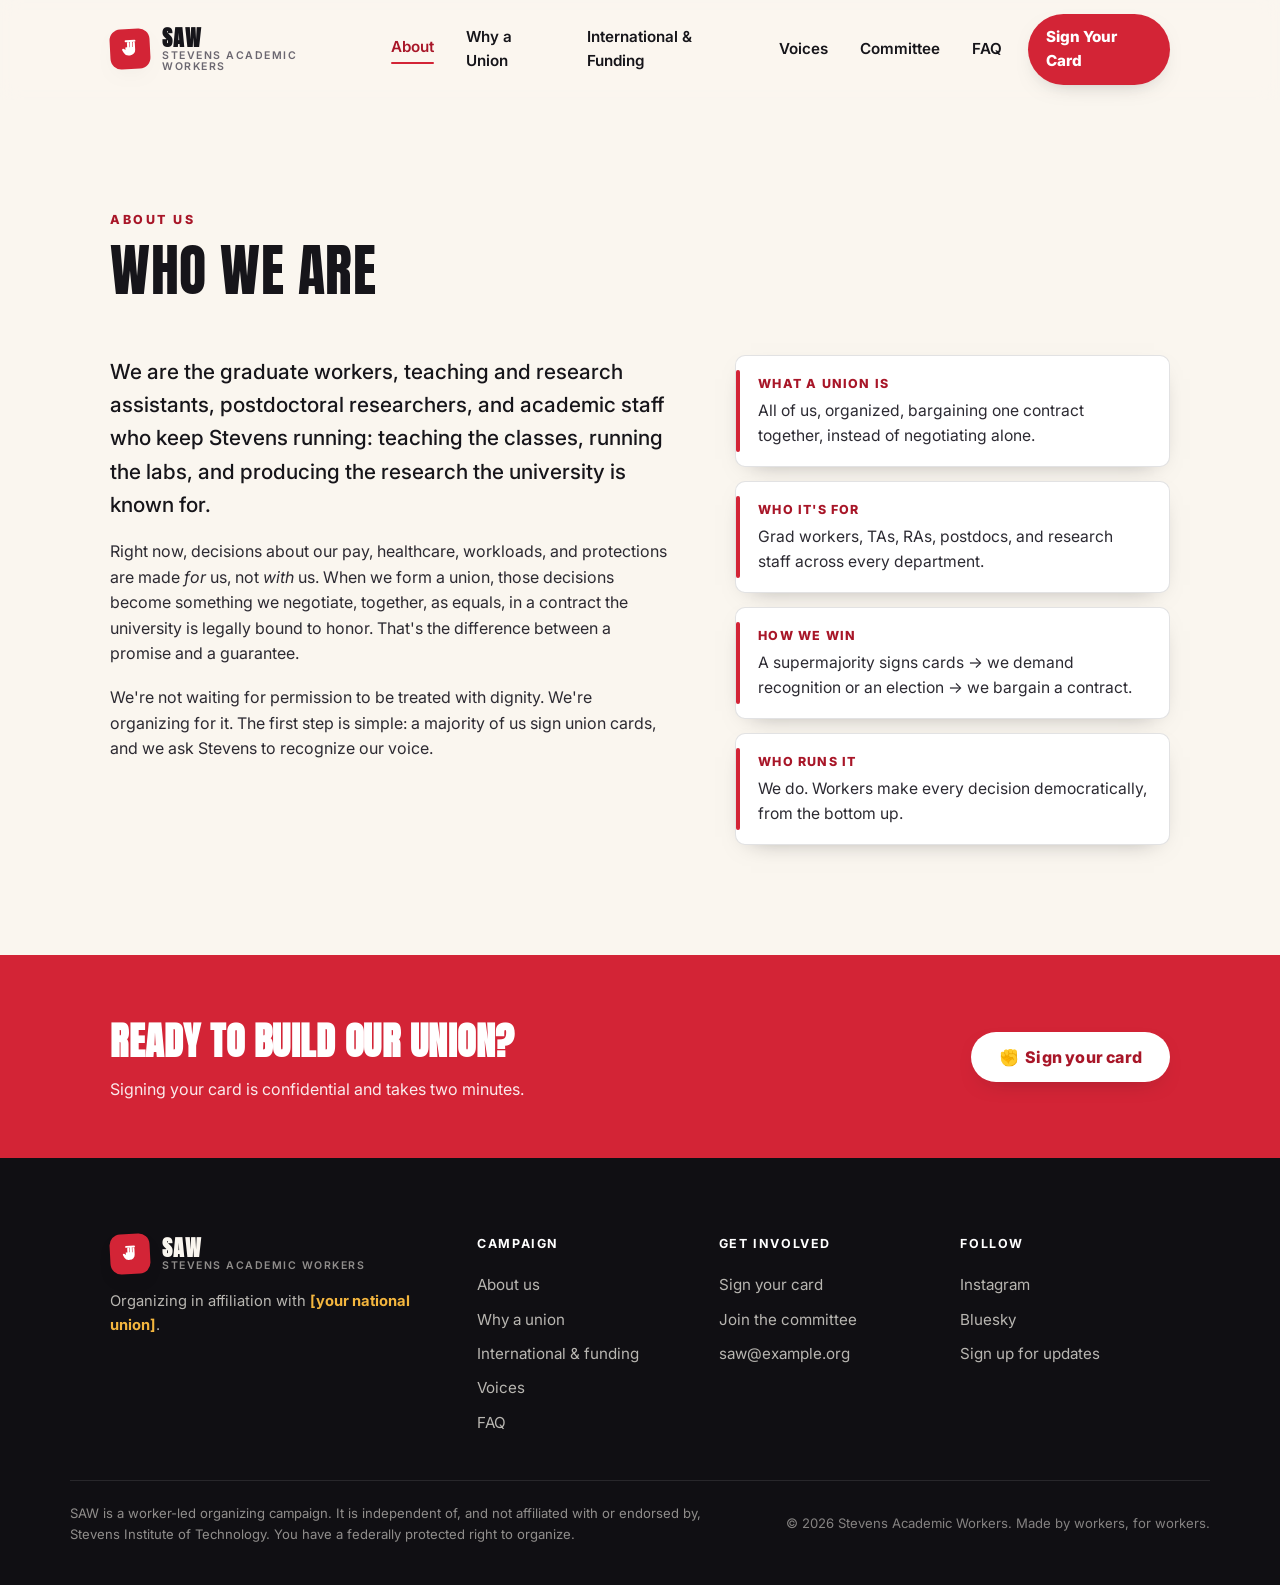
==== about.html @ 17fc801d "Launch SAW (Stevens Academic Workers) campaign site" ====
<!DOCTYPE html>
<html lang="en">
<head>
  <meta charset="UTF-8" />
  <meta name="viewport" content="width=device-width, initial-scale=1.0" />
  <title>About Us | SAW</title>
  <meta name="description" content="Who we are: the graduate workers, TAs, RAs, postdocs, and research staff organizing at Stevens." />
  <meta name="theme-color" content="#16151a" />
  <link rel="preconnect" href="https://fonts.googleapis.com" />
  <link rel="preconnect" href="https://fonts.gstatic.com" crossorigin />
  <link href="https://fonts.googleapis.com/css2?family=Anton&family=Inter:wght@400;500;600;700;800&display=swap" rel="stylesheet" />
  <link rel="stylesheet" href="styles.css" />
  <link rel="icon" href="data:image/svg+xml,%3Csvg xmlns='http://www.w3.org/2000/svg' viewBox='0 0 100 100'%3E%3Crect width='100' height='100' rx='18' fill='%23d32436'/%3E%3Ctext x='50' y='68' font-family='Arial' font-weight='900' font-size='52' fill='white' text-anchor='middle'%3E✊%3C/text%3E%3C/svg%3E" />
  <script>document.documentElement.classList.add('js');</script>
</head>
<body>
  <a class="skip-link" href="#main">Skip to content</a>
  <header class="site-header" id="top">
    <nav class="nav container" aria-label="Primary">
      <a class="brand" href="index.html" aria-label="SAW home">
        <span class="brand__mark" aria-hidden="true">
          <!-- Raised-fist solidarity mark -->
          <svg viewBox="0 0 24 24" width="22" height="22" fill="currentColor">
            <path d="M7 10h2V5.5a1.25 1.25 0 0 1 2.5 0V10h.6V4.2a1.25 1.25 0 0 1 2.5 0V10h.6V5.6a1.2 1.2 0 0 1 2.4 0V13a6 6 0 0 1-6 6h-1.3a6 6 0 0 1-5.2-3l-1.6-2.8a1.3 1.3 0 0 1 2-1.6L7 12.8V10Z"/>
            <rect x="6.6" y="2.2" width="11.8" height="2.2" rx="1.1"/>
          </svg>
        </span>
        <span class="brand__text">
          <strong>SAW</strong>
          <small>Stevens Academic Workers</small>
        </span>
      </a>

      <button class="nav__toggle" aria-expanded="false" aria-controls="nav-links" aria-label="Open menu">
        <span></span><span></span><span></span>
      </button>

      <div class="nav__links" id="nav-links">
        <a class="nav__link" href="about.html" aria-current="page">About</a>
        <a class="nav__link" href="why-a-union.html">Why a Union</a>
        <a class="nav__link" href="international.html">International &amp; Funding</a>
        <a class="nav__link" href="voices.html">Voices</a>
        <a class="nav__link" href="committee.html">Committee</a>
        <a class="nav__link" href="faq.html">FAQ</a>
        <a class="nav__cta" href="sign-card.html">Sign Your Card</a>
      </div>
    </nav>
  </header>
  <main id="main">
<section class="section about" id="about">
      <div class="container">
        <div class="section__head reveal">
          <p class="section__eyebrow">About Us</p>
          <h2 class="section__title">Who we are</h2>
        </div>
        <div class="about__grid">
          <div class="about__text reveal">
            <p class="lead">
              We are the graduate workers, teaching and research assistants,
              postdoctoral researchers, and academic staff who keep Stevens
              running: teaching the classes, running the labs, and producing
              the research the university is known for.
            </p>
            <p>
              Right now, decisions about our pay, healthcare, workloads, and
              protections are made <em>for</em> us, not <em>with</em> us. When we
              form a union, those decisions become something we negotiate,
              together, as equals, in a contract the university is legally
              bound to honor. That's the difference between a promise and a
              guarantee.
            </p>
            <p>
              We're not waiting for permission to be treated with dignity. We're
              organizing for it. The first step is simple: a majority of us sign
              union cards, and we ask Stevens to recognize our voice.
            </p>
          </div>
          <ul class="about__points reveal">
            <li class="point">
              <span class="point__k">What a union is</span>
              <span class="point__v">All of us, organized, bargaining one contract together, instead of negotiating alone.</span>
            </li>
            <li class="point">
              <span class="point__k">Who it's for</span>
              <span class="point__v">Grad workers, TAs, RAs, postdocs, and research staff across every department.</span>
            </li>
            <li class="point">
              <span class="point__k">How we win</span>
              <span class="point__v">A supermajority signs cards &rarr; we demand recognition or an election &rarr; we bargain a contract.</span>
            </li>
            <li class="point">
              <span class="point__k">Who runs it</span>
              <span class="point__v">We do. Workers make every decision democratically, from the bottom up.</span>
            </li>
          </ul>
        </div>
      </div>
    </section>
    <section class="cta-band">
      <div class="container cta-band__inner">
        <div>
          <h2 class="cta-band__title">Ready to build our union?</h2>
          <p class="cta-band__text">Signing your card is confidential and takes two minutes.</p>
        </div>
        <a class="btn btn--light" href="sign-card.html">✊&nbsp; Sign your card</a>
      </div>
    </section>
  </main>
  <footer class="footer">
    <div class="container footer__grid">
      <div class="footer__brand">
        <span class="brand brand--footer">
          <span class="brand__mark" aria-hidden="true">
            <svg viewBox="0 0 24 24" width="20" height="20" fill="currentColor">
              <path d="M7 10h2V5.5a1.25 1.25 0 0 1 2.5 0V10h.6V4.2a1.25 1.25 0 0 1 2.5 0V10h.6V5.6a1.2 1.2 0 0 1 2.4 0V13a6 6 0 0 1-6 6h-1.3a6 6 0 0 1-5.2-3l-1.6-2.8a1.3 1.3 0 0 1 2-1.6L7 12.8V10Z"/>
              <rect x="6.6" y="2.2" width="11.8" height="2.2" rx="1.1"/>
            </svg>
          </span>
          <span class="brand__text"><strong>SAW</strong><small>Stevens Academic Workers</small></span>
        </span>
        <p class="footer__aff">
          <!-- CUSTOMIZE: [UNION AFFILIATION] -->
          Organizing in affiliation with <strong>[your national union]</strong>.
        </p>
      </div>

      <nav class="footer__col" aria-label="Site">
        <h4>Campaign</h4>
        <a href="about.html">About us</a>
        <a href="why-a-union.html">Why a union</a>
        <a href="international.html">International &amp; funding</a>
        <a href="voices.html">Voices</a>
        <a href="faq.html">FAQ</a>
      </nav>

      <div class="footer__col">
        <h4>Get involved</h4>
        <a href="sign-card.html">Sign your card</a>
        <a href="get-involved.html">Join the committee</a>
        <!-- CUSTOMIZE: [CONTACT] -->
        <a href="mailto:saw@example.org">saw@example.org</a>
      </div>

      <div class="footer__col">
        <h4>Follow</h4>
        <!-- CUSTOMIZE social links -->
        <a href="#" rel="noopener">Instagram</a>
        <a href="#" rel="noopener">Bluesky</a>
        <a href="#" rel="noopener">Sign up for updates</a>
      </div>
    </div>

    <div class="container footer__bottom">
      <p class="footer__disclaimer">
        SAW is a worker-led organizing campaign. It is independent of, and not
        affiliated with or endorsed by, Stevens Institute of Technology. You have
        a federally protected right to organize.
      </p>
      <p class="footer__copy">© <span id="year">2026</span> Stevens Academic Workers. Made by workers, for workers.</p>
    </div>
  </footer>
  <script src="script.js" defer></script>
</body>
</html>
---- styles.css ----
/* =============================================================================
   SAW - Stevens Academic Workers
   Design language: labor-poster boldness + clean campaign site.
   Palette is themeable via the :root tokens below (CUSTOMIZE colors here).
   ========================================================================== */

:root {
  --red:        #d32436;   /* solidarity / primary */
  --red-deep:   #a81628;
  --ink:        #16151a;   /* near-black */
  --ink-soft:   #2c2a32;
  --paper:      #faf6ef;   /* warm off-white */
  --paper-2:    #f2ebe0;   /* slightly deeper paper for alternating sections */
  --gold:       #f4b63e;   /* accent / highlight */
  --muted:      #6b6770;
  --line:       rgba(22, 21, 26, 0.12);
  --white:      #ffffff;

  --maxw: 1140px;
  --radius: 16px;
  --radius-sm: 10px;
  --shadow: 0 18px 50px -24px rgba(22, 21, 26, 0.45);
  --shadow-sm: 0 8px 24px -16px rgba(22, 21, 26, 0.5);

  --font-display: "Anton", "Arial Narrow", system-ui, sans-serif;
  --font-body: "Inter", system-ui, -apple-system, Segoe UI, Roboto, sans-serif;

  --ease: cubic-bezier(0.22, 1, 0.36, 1);
}

/* ----------------------------- Reset / base ----------------------------- */
* { box-sizing: border-box; }
html { scroll-behavior: smooth; -webkit-text-size-adjust: 100%; }
@media (prefers-reduced-motion: reduce) {
  html { scroll-behavior: auto; }
  *, *::before, *::after { animation-duration: 0.001ms !important; transition-duration: 0.001ms !important; }
}

body {
  margin: 0;
  font-family: var(--font-body);
  color: var(--ink);
  background: var(--paper);
  line-height: 1.6;
  -webkit-font-smoothing: antialiased;
  overflow-x: hidden;
}

img, svg { max-width: 100%; display: block; }
a { color: var(--red-deep); text-decoration-thickness: 1.5px; text-underline-offset: 2px; }

.container { width: 100%; max-width: var(--maxw); margin-inline: auto; padding-inline: clamp(20px, 5vw, 40px); }

.skip-link {
  position: absolute; left: 12px; top: -60px; z-index: 200;
  background: var(--ink); color: #fff; padding: 10px 16px; border-radius: 8px;
  transition: top 0.2s var(--ease); text-decoration: none; font-weight: 700;
}
.skip-link:focus { top: 12px; }

:focus-visible { outline: 3px solid var(--gold); outline-offset: 2px; border-radius: 4px; }

/* ----------------------------- Headings --------------------------------- */
.section__title {
  font-family: var(--font-display);
  font-weight: 400;
  letter-spacing: 0.5px;
  line-height: 1.02;
  font-size: clamp(2rem, 5.5vw, 3.5rem);
  margin: 0;
  text-transform: uppercase;
}
.section__title--light { color: var(--paper); }

/* ----------------------------- Buttons ---------------------------------- */
.btn {
  --btn-bg: var(--ink);
  --btn-fg: #fff;
  display: inline-flex; align-items: center; justify-content: center; gap: 6px;
  font-family: var(--font-body); font-weight: 800; font-size: 1rem;
  letter-spacing: 0.2px;
  padding: 15px 26px; border-radius: 999px; border: 2px solid transparent;
  background: var(--btn-bg); color: var(--btn-fg); cursor: pointer;
  text-decoration: none; line-height: 1;
  transition: transform 0.18s var(--ease), box-shadow 0.18s var(--ease), background 0.18s var(--ease), color 0.18s var(--ease);
  box-shadow: var(--shadow-sm);
}
.btn:hover { transform: translateY(-2px); box-shadow: 0 14px 30px -16px rgba(22,21,26,.6); }
.btn:active { transform: translateY(0); }
.btn--primary { --btn-bg: var(--red); --btn-fg: #fff; }
.btn--primary:hover { --btn-bg: var(--red-deep); }
.btn--ghost { --btn-bg: transparent; --btn-fg: var(--ink); border-color: var(--ink); box-shadow: none; }
.btn--ghost:hover { --btn-bg: var(--ink); --btn-fg: #fff; }
.btn--outline { --btn-bg: transparent; --btn-fg: #fff; border-color: rgba(255,255,255,.6); box-shadow: none; }
.btn--outline:hover { --btn-bg: #fff; --btn-fg: var(--ink); border-color: #fff; }
.btn--block { width: 100%; }

/* ============================== HEADER ================================= */
.site-header {
  position: sticky; top: 0; z-index: 100;
  background: color-mix(in srgb, var(--paper) 82%, transparent);
  backdrop-filter: saturate(140%) blur(10px);
  border-bottom: 1px solid transparent;
  transition: border-color 0.25s var(--ease), background 0.25s var(--ease), box-shadow 0.25s var(--ease);
}
.site-header.is-stuck { border-bottom-color: var(--line); box-shadow: 0 6px 24px -20px rgba(0,0,0,.6); }

.nav { display: flex; align-items: center; gap: 18px; padding-block: 14px; }

.brand { display: inline-flex; align-items: center; gap: 12px; text-decoration: none; color: var(--ink); margin-right: auto; }
.brand__mark {
  display: grid; place-items: center; width: 40px; height: 40px; flex: none;
  background: var(--red); color: #fff; border-radius: 11px; box-shadow: var(--shadow-sm);
  transform: rotate(-3deg);
}
.brand__text { display: flex; flex-direction: column; line-height: 1.05; }
.brand__text strong { font-family: var(--font-display); font-size: 1.35rem; letter-spacing: 1px; }
.brand__text small { font-size: 0.66rem; color: var(--muted); text-transform: uppercase; letter-spacing: 1.5px; font-weight: 600; }

.nav__links { display: flex; align-items: center; gap: 8px; }
.nav__link {
  color: var(--ink); text-decoration: none; font-weight: 600; font-size: 0.95rem;
  padding: 9px 12px; border-radius: 8px; transition: background 0.18s var(--ease), color 0.18s var(--ease);
}
.nav__link:hover { background: rgba(22,21,26,.06); }
.nav__cta {
  margin-left: 6px; background: var(--red); color: #fff; text-decoration: none;
  font-weight: 800; padding: 11px 18px; border-radius: 999px; font-size: 0.95rem;
  box-shadow: var(--shadow-sm); transition: transform 0.18s var(--ease), background 0.18s var(--ease);
}
.nav__cta:hover { background: var(--red-deep); transform: translateY(-2px); }

.nav__toggle {
  display: none; flex-direction: column; gap: 5px; width: 44px; height: 44px;
  border: 0; background: transparent; cursor: pointer; padding: 10px; border-radius: 10px;
}
.nav__toggle span { height: 3px; width: 100%; background: var(--ink); border-radius: 2px; transition: transform 0.25s var(--ease), opacity 0.2s var(--ease); }
.nav__toggle[aria-expanded="true"] span:nth-child(1) { transform: translateY(8px) rotate(45deg); }
.nav__toggle[aria-expanded="true"] span:nth-child(2) { opacity: 0; }
.nav__toggle[aria-expanded="true"] span:nth-child(3) { transform: translateY(-8px) rotate(-45deg); }

/* ============================== HERO ================================== */
.hero { position: relative; overflow: hidden; padding: clamp(56px, 11vw, 130px) 0 clamp(40px, 7vw, 84px); }
.hero__bg {
  position: absolute; inset: 0; z-index: 0;
  background:
    radial-gradient(60% 70% at 85% 5%, rgba(244,182,62,.28), transparent 60%),
    radial-gradient(55% 60% at 5% 95%, rgba(211,36,54,.16), transparent 55%),
    var(--paper);
}
/* subtle diagonal poster stripes */
.hero__bg::after {
  content: ""; position: absolute; inset: 0; opacity: .5;
  background-image: repeating-linear-gradient(135deg, rgba(22,21,26,.035) 0 2px, transparent 2px 24px);
}
.hero__inner { position: relative; z-index: 1; max-width: 880px; }
.hero__eyebrow {
  display: inline-block; margin: 0 0 18px; font-weight: 800; letter-spacing: 2.5px;
  text-transform: uppercase; font-size: 0.8rem; color: var(--red-deep);
  background: rgba(211,36,54,.1); padding: 7px 14px; border-radius: 999px;
}
.hero__title {
  font-family: var(--font-display); font-weight: 400; text-transform: uppercase;
  font-size: clamp(2.7rem, 8.5vw, 6rem); line-height: 0.95; letter-spacing: 0.5px;
  margin: 0 0 22px; color: var(--ink);
}
.u-mark { position: relative; color: var(--red); white-space: nowrap; }
.u-mark::after {
  content: ""; position: absolute; left: -2%; right: -2%; bottom: 0.06em; height: 0.22em;
  background: var(--gold); z-index: -1; transform: skewX(-12deg); border-radius: 2px;
}
.hero__lede { font-size: clamp(1.05rem, 2.2vw, 1.3rem); max-width: 640px; color: var(--ink-soft); margin: 0 0 30px; }
.hero__actions { display: flex; flex-wrap: wrap; gap: 14px; margin-bottom: 46px; }

.hero__stats {
  display: grid; grid-template-columns: repeat(3, 1fr); gap: 18px;
  list-style: none; margin: 0; padding: 26px 0 0; border-top: 2px solid var(--line); max-width: 720px;
}
.stat { display: flex; flex-direction: column; gap: 2px; }
.stat__num { font-family: var(--font-display); font-size: clamp(2rem, 5vw, 3rem); color: var(--red); line-height: 1; }
.stat__label { font-size: 0.82rem; color: var(--muted); font-weight: 600; }

/* ============================== MARQUEE =============================== */
.marquee { background: var(--ink); color: var(--paper); overflow: hidden; padding: 14px 0; border-block: 3px solid var(--red); }
.marquee__track { display: inline-flex; align-items: center; gap: 26px; white-space: nowrap; will-change: transform; animation: scroll-x 26s linear infinite; }
.marquee:hover .marquee__track { animation-play-state: paused; }
.marquee__item { font-family: var(--font-display); text-transform: uppercase; letter-spacing: 1px; font-size: 1.15rem; }
.marquee__star { color: var(--gold); font-size: 1rem; }
@keyframes scroll-x { from { transform: translateX(0); } to { transform: translateX(-50%); } }

/* ============================== SECTIONS ============================== */
.section { padding: clamp(56px, 9vw, 110px) 0; }
.section__head { max-width: 720px; margin-bottom: clamp(32px, 5vw, 56px); }
.section__eyebrow {
  font-weight: 800; letter-spacing: 2.5px; text-transform: uppercase; font-size: 0.78rem;
  color: var(--red-deep); margin: 0 0 12px;
}
.section__eyebrow--light { color: var(--gold); }
.section__intro { font-size: clamp(1rem, 2vw, 1.18rem); color: var(--ink-soft); margin: 16px 0 0; }
.lead, .about__text .lead { font-size: clamp(1.1rem, 2.2vw, 1.3rem); font-weight: 500; color: var(--ink); }

/* ------------------------------- About -------------------------------- */
.about { background: var(--paper); }
.about__grid { display: grid; grid-template-columns: 1.3fr 1fr; gap: clamp(28px, 5vw, 60px); align-items: start; }
.about__text p { margin: 0 0 18px; color: var(--ink-soft); }
.about__points { list-style: none; margin: 0; padding: 0; display: grid; gap: 14px; }
.point {
  background: var(--white); border: 1px solid var(--line); border-radius: var(--radius-sm);
  padding: 18px 20px; box-shadow: var(--shadow-sm); position: relative; padding-left: 22px;
}
.point::before { content: ""; position: absolute; left: 0; top: 14px; bottom: 14px; width: 4px; background: var(--red); border-radius: 4px; }
.point__k { display: block; font-weight: 800; font-size: 0.78rem; text-transform: uppercase; letter-spacing: 1.2px; color: var(--red-deep); margin-bottom: 4px; }
.point__v { display: block; color: var(--ink-soft); font-size: 0.98rem; }

/* ------------------------------- Issues ------------------------------- */
.issues { background: var(--paper-2); }
.issue-grid { display: grid; grid-template-columns: repeat(3, 1fr); gap: 22px; }
.issue {
  background: var(--white); border: 1px solid var(--line); border-radius: var(--radius);
  padding: 28px 26px 26px; box-shadow: var(--shadow-sm);
  transition: transform 0.22s var(--ease), box-shadow 0.22s var(--ease), border-color 0.22s var(--ease);
}
.issue:hover { transform: translateY(-5px); box-shadow: var(--shadow); border-color: rgba(211,36,54,.4); }
.issue__icon {
  display: grid; place-items: center; width: 54px; height: 54px; font-size: 1.6rem;
  background: rgba(211,36,54,.1); border-radius: 14px; margin-bottom: 16px;
}
.issue__title { font-size: 1.22rem; margin: 0 0 8px; letter-spacing: -0.2px; }
.issue__desc { margin: 0; color: var(--ink-soft); font-size: 0.98rem; }

/* --------------------- International / Funding ------------------------ */
.intl { background: var(--ink); color: var(--paper); }
.intl .section__title { color: var(--paper); }
.intl .section__intro { color: rgba(250,246,239,.78); }
.intl__grid { display: grid; grid-template-columns: repeat(3, 1fr); gap: 22px; }
.intl__card {
  background: linear-gradient(180deg, rgba(255,255,255,.06), rgba(255,255,255,.02));
  border: 1px solid rgba(255,255,255,.12); border-radius: var(--radius);
  padding: 28px 26px; backdrop-filter: blur(2px);
}
.intl__card h3 { font-size: 1.18rem; margin: 0 0 12px; color: #fff; }
.intl__card h3::before { content: "\2605"; color: var(--gold); margin-right: 8px; }
.intl__card p { margin: 0; color: rgba(250,246,239,.8); font-size: 0.98rem; }
.intl__note {
  margin-top: 28px; padding: 20px 24px; border-radius: var(--radius-sm);
  background: rgba(244,182,62,.12); border: 1px solid rgba(244,182,62,.4); color: var(--paper);
}
.intl__note strong { color: var(--gold); display: block; margin-bottom: 4px; }
.intl__note a { color: var(--gold); font-weight: 700; }

/* ------------------------------- Voices ------------------------------- */
.voices { background: var(--paper); }
.voices__grid { display: grid; grid-template-columns: repeat(3, 1fr); gap: 22px; }
.quote {
  margin: 0; background: var(--white); border: 1px solid var(--line); border-radius: var(--radius);
  padding: 30px 28px; box-shadow: var(--shadow-sm); position: relative;
}
.quote::before {
  content: "\201C"; position: absolute; top: 8px; right: 22px;
  font-family: var(--font-display); font-size: 4.5rem; color: rgba(211,36,54,.16); line-height: 1;
}
.quote__text { margin: 0 0 22px; font-size: 1.06rem; color: var(--ink); font-weight: 500; }
.quote__person { display: flex; align-items: center; gap: 12px; }
.quote__avatar {
  display: grid; place-items: center; width: 46px; height: 46px; flex: none;
  background: var(--ink); color: #fff; border-radius: 50%; font-weight: 800; font-size: 0.9rem;
}
.quote__person strong { display: block; font-size: 0.98rem; }
.quote__person small { color: var(--muted); font-size: 0.84rem; }

/* ----------------------- Organizing committee ------------------------ */
.committee { background: var(--paper-2); }
.leaders__grid { display: grid; grid-template-columns: repeat(3, 1fr); gap: 24px; }
.leader {
  background: var(--white); border: 1px solid var(--line); border-radius: var(--radius);
  padding: 32px 24px 26px; text-align: center; box-shadow: var(--shadow-sm);
  transition: transform 0.22s var(--ease), box-shadow 0.22s var(--ease), border-color 0.22s var(--ease);
}
.leader:hover { transform: translateY(-5px); box-shadow: var(--shadow); border-color: rgba(211,36,54,.35); }
.leader__photo {
  position: relative; width: 116px; height: 116px; margin: 0 auto 18px;
  border-radius: 50%; overflow: hidden; display: grid; place-items: center;
  background: var(--ink); color: #fff;
  font-family: var(--font-display); font-size: 2.1rem; letter-spacing: 1px;
  box-shadow: 0 0 0 4px var(--white), 0 0 0 6px rgba(211, 36, 54, 0.4);
}
.leader__photo::before { content: attr(data-initials); }
.leader__photo img { position: absolute; inset: 0; width: 100%; height: 100%; object-fit: cover; }
.leader__name { font-size: 1.22rem; margin: 0 0 5px; letter-spacing: -0.2px; }
.leader__role {
  margin: 0; font-weight: 800; font-size: 0.78rem; text-transform: uppercase;
  letter-spacing: 1.2px; color: var(--red-deep);
}
.leader__dept { margin: 5px 0 0; color: var(--muted); font-size: 0.92rem; }
.committee__note { text-align: center; margin: 36px 0 0; font-weight: 600; color: var(--ink-soft); }
.committee__note a { color: var(--red-deep); font-weight: 800; text-decoration: none; }
.committee__note a:hover { text-decoration: underline; }

/* ---------------------- Authorization card / CTA ---------------------- */
.card-cta { background: var(--red); color: #fff; position: relative; overflow: hidden; }
.card-cta::before {
  content: ""; position: absolute; inset: 0; opacity: .5;
  background-image: repeating-linear-gradient(135deg, rgba(255,255,255,.05) 0 2px, transparent 2px 22px);
  pointer-events: none;
}
.card-cta__inner { position: relative; display: grid; grid-template-columns: 1.1fr 0.9fr; gap: clamp(30px, 5vw, 56px); align-items: start; }
.card-cta__lede { font-size: 1.1rem; color: rgba(255,255,255,.92); margin: 14px 0 26px; }
.card-cta__lede em { color: var(--gold); font-style: normal; font-weight: 700; }
.card-steps { list-style: none; margin: 0 0 24px; padding: 0; display: grid; gap: 12px; }
.step { display: flex; align-items: center; gap: 14px; font-weight: 600; }
.step__n {
  display: grid; place-items: center; width: 34px; height: 34px; flex: none;
  background: #fff; color: var(--red); border-radius: 50%; font-family: var(--font-display); font-size: 1.05rem;
}
.card-cta__assure { font-size: 0.92rem; color: rgba(255,255,255,.9); background: rgba(0,0,0,.18); padding: 14px 16px; border-radius: var(--radius-sm); }
.card-cta__assure strong { color: var(--gold); }

.card-form { background: var(--white); color: var(--ink); border-radius: var(--radius); padding: clamp(24px, 4vw, 34px); box-shadow: var(--shadow); }
.card-form__title { margin: 0 0 18px; font-size: 1.3rem; }
.field { margin-bottom: 16px; }
.field label { display: block; font-weight: 700; font-size: 0.86rem; margin-bottom: 6px; }
.field input, .field select, .signup__row input {
  width: 100%; padding: 13px 14px; border: 1.5px solid var(--line); border-radius: 10px;
  font: inherit; color: var(--ink); background: var(--paper); transition: border-color 0.18s var(--ease), box-shadow 0.18s var(--ease);
}
.field input:focus, .field select:focus, .signup__row input:focus {
  outline: none; border-color: var(--red); box-shadow: 0 0 0 3px rgba(211,36,54,.16); background: #fff;
}
.field--row { display: grid; grid-template-columns: 1fr 1fr; gap: 14px; }
.field--row > div { margin: 0; }
.check { display: flex; align-items: flex-start; gap: 10px; font-size: 0.9rem; color: var(--ink-soft); margin: 4px 0 20px; cursor: pointer; }
.check input { margin-top: 3px; width: 18px; height: 18px; accent-color: var(--red); flex: none; }
.form__note { margin: 14px 0 0; font-size: 0.9rem; font-weight: 600; min-height: 1.2em; }
.form__note.is-ok { color: var(--red-deep); }
.form__note.is-err { color: var(--red); }
.card-form.is-done { text-align: center; }

/* -------------------------------- FAQ --------------------------------- */
.faq { background: var(--paper-2); }
.faq__list { max-width: 820px; }
.faq__item {
  background: var(--white); border: 1px solid var(--line); border-radius: var(--radius-sm);
  margin-bottom: 12px; box-shadow: var(--shadow-sm); overflow: hidden;
}
.faq__item summary {
  list-style: none; cursor: pointer; padding: 18px 54px 18px 22px; position: relative;
  font-weight: 700; font-size: 1.04rem; color: var(--ink);
}
.faq__item summary::-webkit-details-marker { display: none; }
.faq__item summary::after {
  content: "+"; position: absolute; right: 20px; top: 50%; transform: translateY(-50%);
  font-family: var(--font-display); font-size: 1.5rem; color: var(--red); transition: transform 0.25s var(--ease);
  line-height: 1;
}
.faq__item[open] summary::after { content: "\2013"; }
.faq__item[open] summary { color: var(--red-deep); }
.faq__a { padding: 0 22px 20px; }
.faq__a p { margin: 0; color: var(--ink-soft); }

/* --------------------------- Get involved ----------------------------- */
.involved { background: var(--ink); color: var(--paper); }
.involved__grid { display: grid; grid-template-columns: 1.1fr 0.9fr; gap: clamp(30px, 5vw, 56px); align-items: center; }
.involved__lede { font-size: 1.12rem; color: rgba(250,246,239,.82); margin: 14px 0 26px; }
.involved__actions { display: flex; flex-wrap: wrap; gap: 14px; }
.involved__signup { background: rgba(255,255,255,.05); border: 1px solid rgba(255,255,255,.14); border-radius: var(--radius); padding: clamp(24px, 4vw, 32px); }
.involved__signup h3 { margin: 0 0 8px; font-size: 1.3rem; color: #fff; }
.involved__signup p { margin: 0 0 18px; color: rgba(250,246,239,.75); font-size: 0.96rem; }
.signup__row { display: flex; gap: 10px; flex-wrap: wrap; }
.signup__row input { flex: 1 1 200px; background: rgba(255,255,255,.95); border-color: transparent; }
.involved__signup .form__note.is-ok { color: var(--gold); }

/* ------------------------------ Footer -------------------------------- */
.footer { background: #100f13; color: rgba(250,246,239,.72); padding-top: clamp(48px, 7vw, 76px); }
.footer__grid { display: grid; grid-template-columns: 1.6fr repeat(3, 1fr); gap: 32px; padding-bottom: 40px; }
.brand--footer { color: var(--paper); }
.brand--footer .brand__text small { color: rgba(250,246,239,.55); }
.footer__aff { margin: 16px 0 0; font-size: 0.92rem; max-width: 320px; }
.footer__aff strong { color: var(--gold); }
.footer__col h4 { font-size: 0.78rem; text-transform: uppercase; letter-spacing: 1.6px; color: #fff; margin: 0 0 14px; }
.footer__col a { display: block; color: rgba(250,246,239,.72); text-decoration: none; padding: 5px 0; font-size: 0.95rem; transition: color 0.16s var(--ease); }
.footer__col a:hover { color: var(--gold); }
.footer__bottom { border-top: 1px solid rgba(255,255,255,.1); padding: 22px 0 40px; display: flex; flex-wrap: wrap; gap: 14px 28px; justify-content: space-between; align-items: center; }
.footer__disclaimer { margin: 0; font-size: 0.82rem; color: rgba(250,246,239,.55); max-width: 640px; }
.footer__copy { margin: 0; font-size: 0.82rem; color: rgba(250,246,239,.5); }

/* --------------------------- Reveal anim ------------------------------ */
.js .reveal { opacity: 0; transform: translateY(22px); transition: opacity 0.6s var(--ease), transform 0.6s var(--ease); }
.js .reveal.is-visible { opacity: 1; transform: none; }
@media (prefers-reduced-motion: reduce) { .js .reveal { opacity: 1; transform: none; } }

/* ============================= RESPONSIVE ============================= */
@media (max-width: 900px) {
  .about__grid, .card-cta__inner, .involved__grid { grid-template-columns: 1fr; }
  .issue-grid, .intl__grid, .voices__grid, .leaders__grid { grid-template-columns: repeat(2, 1fr); }
  .footer__grid { grid-template-columns: 1fr 1fr; }
}

@media (max-width: 760px) {
  .nav__toggle { display: flex; }
  .nav__links {
    position: absolute; top: 100%; left: 0; right: 0;
    flex-direction: column; align-items: stretch; gap: 4px;
    background: var(--paper); border-bottom: 1px solid var(--line);
    padding: 14px clamp(20px, 5vw, 40px) 22px; box-shadow: var(--shadow);
    clip-path: inset(0 0 100% 0); opacity: 0; pointer-events: none;
    transition: clip-path 0.3s var(--ease), opacity 0.2s var(--ease);
  }
  .nav__links.is-open { clip-path: inset(0 0 0 0); opacity: 1; pointer-events: auto; }
  .nav__link { padding: 12px 10px; font-size: 1.05rem; border-bottom: 1px solid var(--line); }
  .nav__cta { margin: 10px 0 0; text-align: center; padding: 14px; }
}

@media (max-width: 560px) {
  .hero__stats { grid-template-columns: 1fr; gap: 14px; }
  .issue-grid, .intl__grid, .voices__grid, .leaders__grid, .footer__grid { grid-template-columns: 1fr; }
  .field--row { grid-template-columns: 1fr; }
  .footer__bottom { flex-direction: column; align-items: flex-start; }
  .btn { width: 100%; }
  .hero__actions { flex-direction: column; }
}

/* ======================= MULTI-PAGE ADDITIONS ======================= */
/* Active tab in the nav */
.nav__link[aria-current="page"] { color: var(--red-deep); }
.nav__link[aria-current="page"]::after {
  content: ""; display: block; height: 2px; margin-top: 3px;
  background: var(--red); border-radius: 2px;
}
.nav__cta[aria-current="page"] { background: var(--red-deep); }

/* Home "Explore" hub grid */
.explore-section { background: var(--paper-2); }
.explore-grid { display: grid; grid-template-columns: repeat(3, 1fr); gap: 22px; }
.explore-card {
  display: flex; flex-direction: column; gap: 8px; text-decoration: none; color: var(--ink);
  background: var(--white); border: 1px solid var(--line); border-radius: var(--radius);
  padding: 26px 24px; box-shadow: var(--shadow-sm);
  transition: transform 0.2s var(--ease), box-shadow 0.2s var(--ease), border-color 0.2s var(--ease);
}
.explore-card:hover { transform: translateY(-5px); box-shadow: var(--shadow); border-color: rgba(211, 36, 54, 0.4); }
.explore-card h3 { margin: 0; font-size: 1.2rem; letter-spacing: -0.2px; }
.explore-card p { margin: 0; color: var(--ink-soft); font-size: 0.96rem; }

/* Reusable red call-to-action band */
.cta-band { background: var(--red); color: #fff; }
.cta-band__inner {
  display: flex; align-items: center; justify-content: space-between; gap: 24px;
  padding-block: clamp(34px, 5vw, 56px); flex-wrap: wrap;
}
.cta-band__title {
  font-family: var(--font-display); text-transform: uppercase; letter-spacing: 0.5px;
  font-size: clamp(1.6rem, 4vw, 2.4rem); margin: 0 0 4px;
}
.cta-band__text { margin: 0; color: rgba(255, 255, 255, 0.9); }
.btn--light { --btn-bg: #fff; --btn-fg: var(--red-deep); }
.btn--light:hover { --btn-bg: var(--paper); }

@media (max-width: 900px) { .explore-grid { grid-template-columns: repeat(2, 1fr); } }
@media (max-width: 560px) {
  .explore-grid { grid-template-columns: 1fr; }
  .cta-band__inner { flex-direction: column; align-items: flex-start; }
}
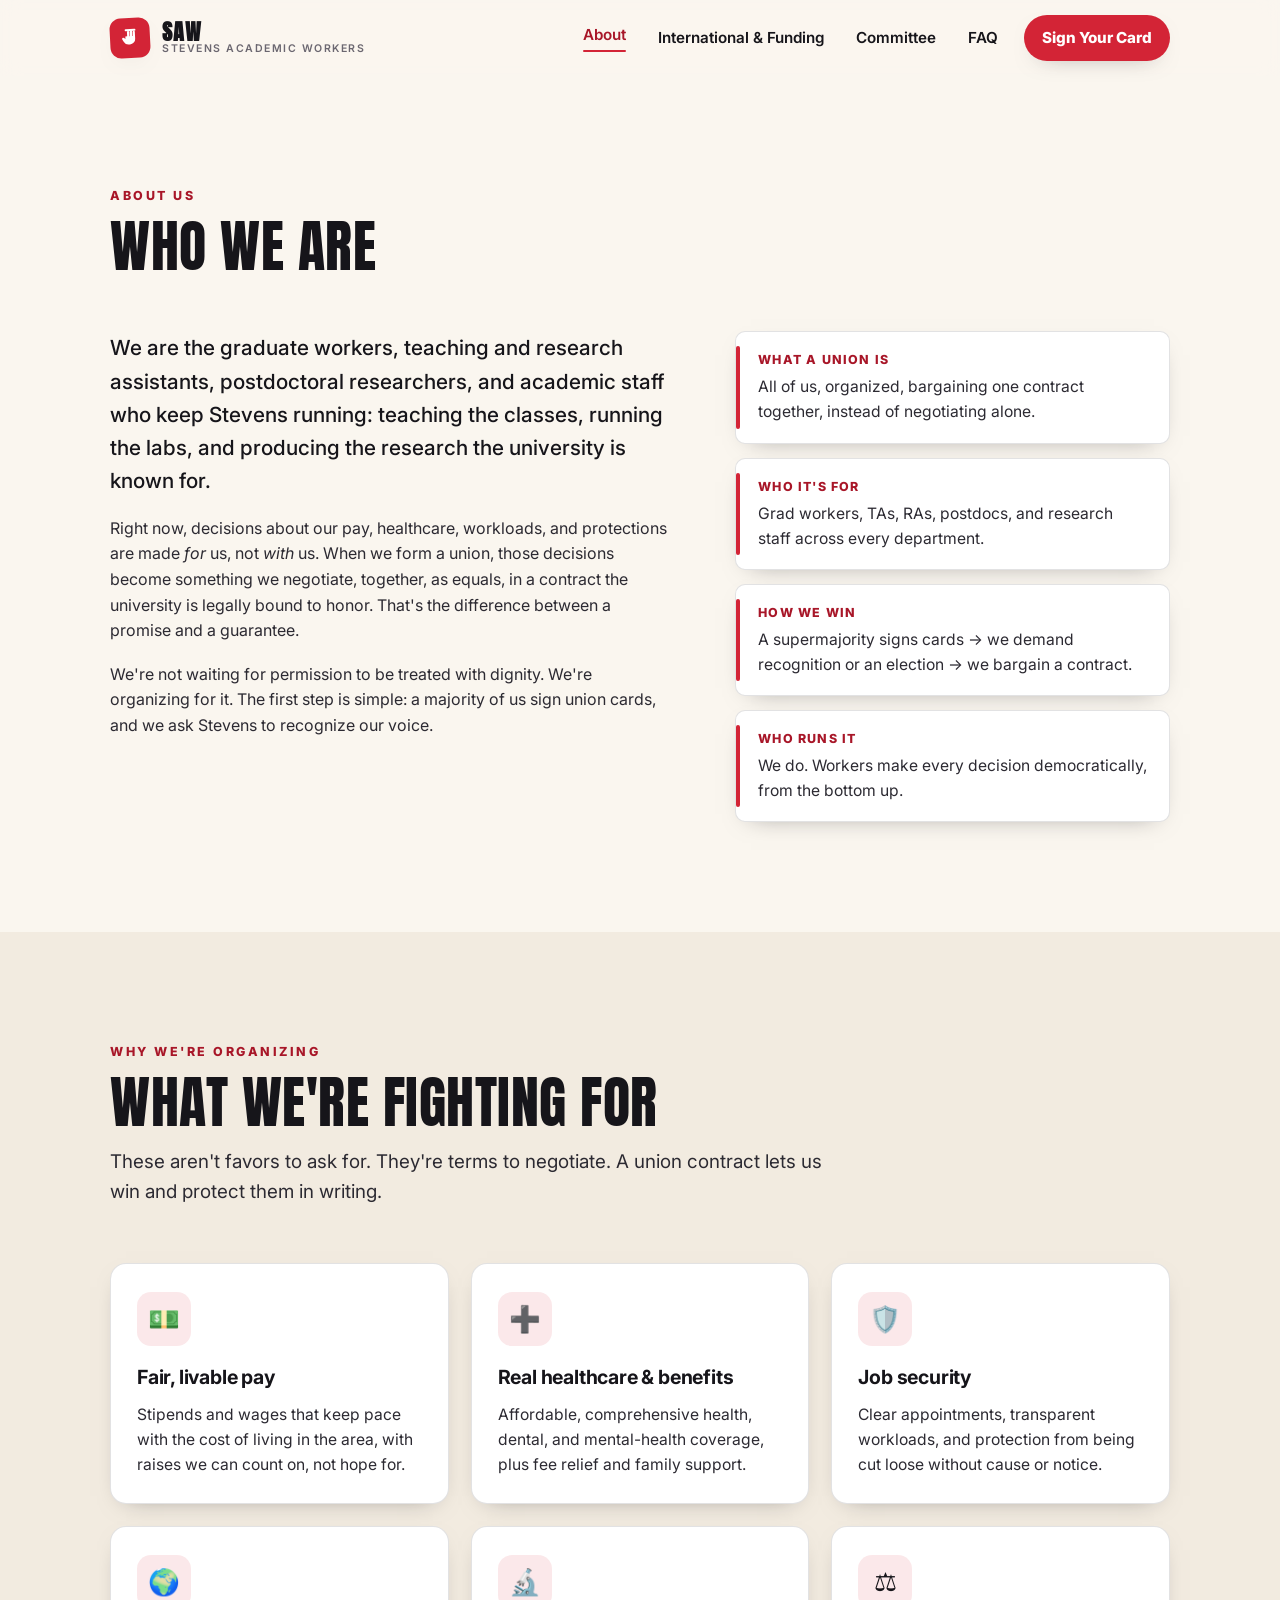
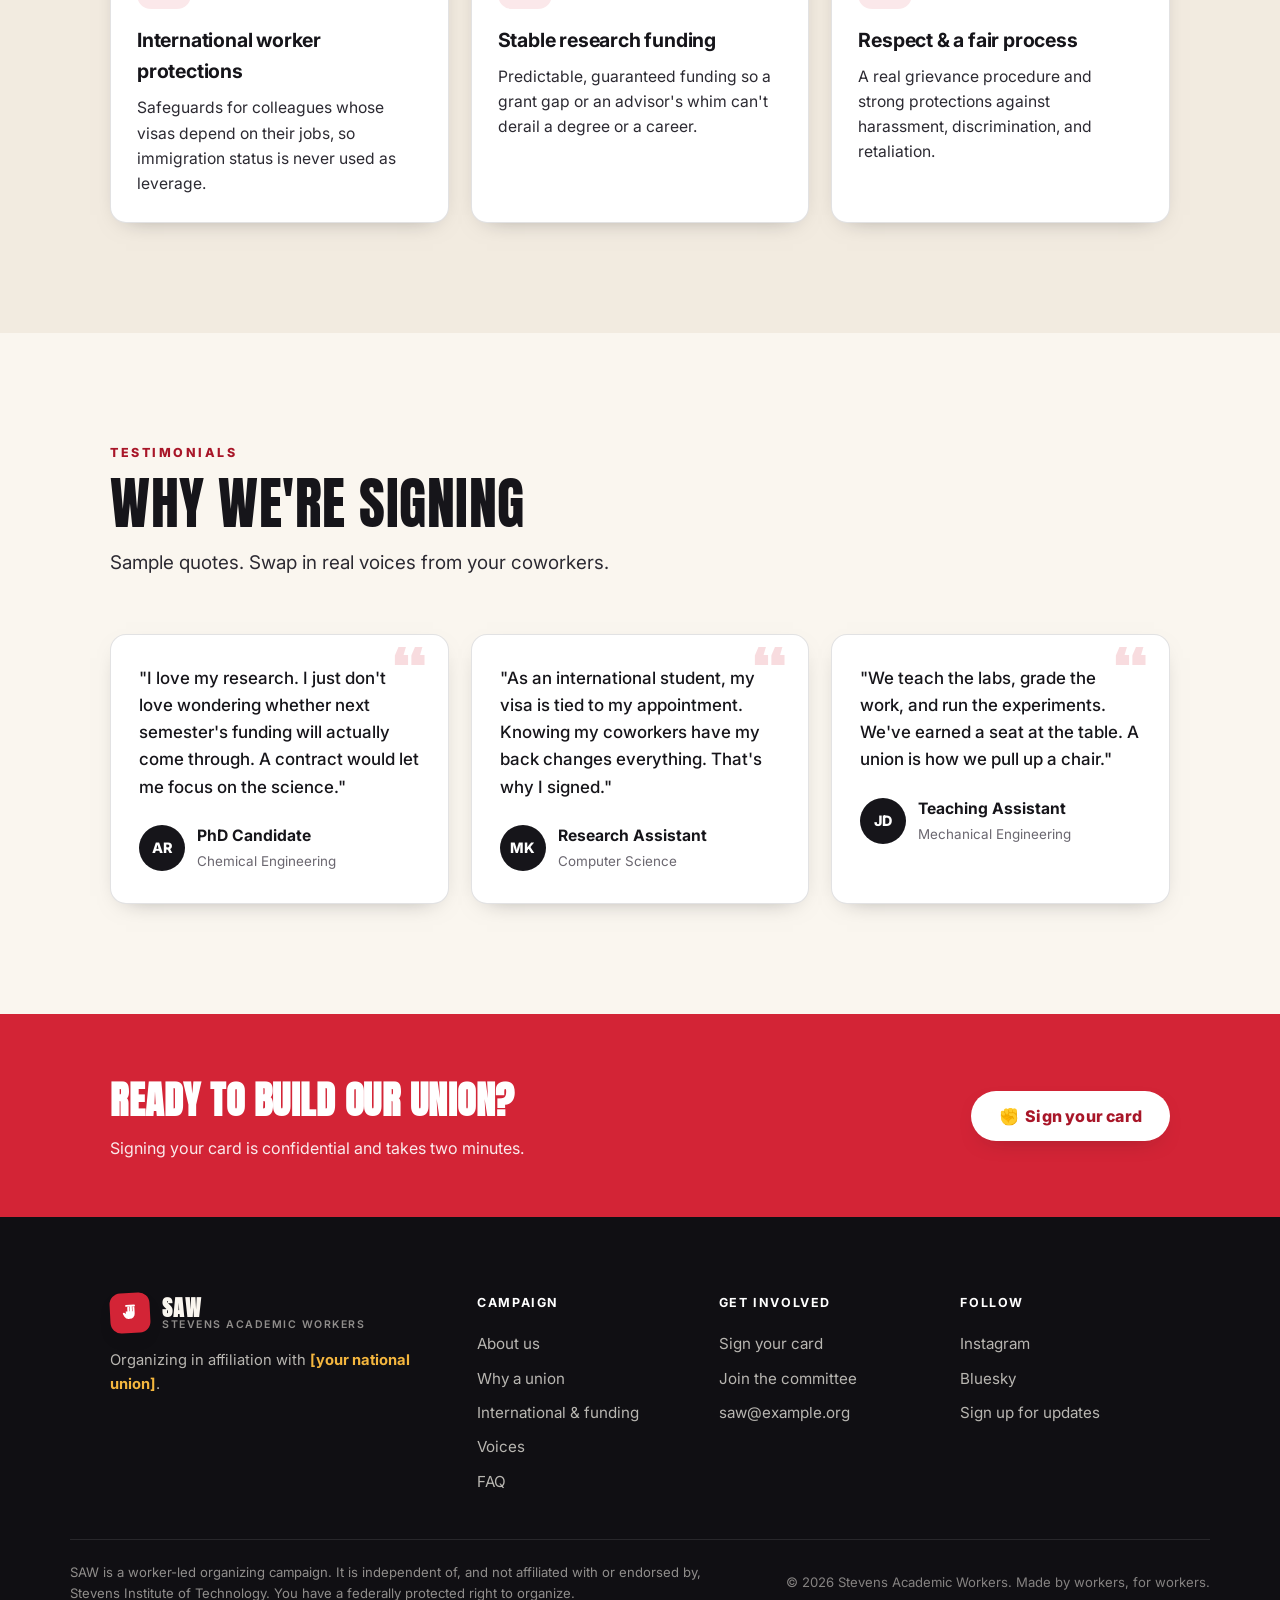
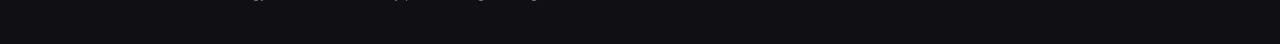
==== commit 29248954: "Merge About + Why a Union + Voices into one page; keep Sign Your Card on one line" ====
--- a/about.html
+++ b/about.html
@@ -3,8 +3,8 @@
 <head>
   <meta charset="UTF-8" />
   <meta name="viewport" content="width=device-width, initial-scale=1.0" />
-  <title>About Us | SAW</title>
-  <meta name="description" content="Who we are: the graduate workers, TAs, RAs, postdocs, and research staff organizing at Stevens." />
+  <title>About | SAW</title>
+  <meta name="description" content="Who we are, what we're fighting for, and why your coworkers are signing their union cards." />
   <meta name="theme-color" content="#16151a" />
   <link rel="preconnect" href="https://fonts.googleapis.com" />
   <link rel="preconnect" href="https://fonts.gstatic.com" crossorigin />
@@ -37,9 +37,7 @@
 
       <div class="nav__links" id="nav-links">
         <a class="nav__link" href="about.html" aria-current="page">About</a>
-        <a class="nav__link" href="why-a-union.html">Why a Union</a>
         <a class="nav__link" href="international.html">International &amp; Funding</a>
-        <a class="nav__link" href="voices.html">Voices</a>
         <a class="nav__link" href="committee.html">Committee</a>
         <a class="nav__link" href="faq.html">FAQ</a>
         <a class="nav__cta" href="sign-card.html">Sign Your Card</a>
@@ -95,6 +93,79 @@
           </ul>
         </div>
       </div>
+    </section><section class="section issues" id="issues">
+      <div class="container">
+        <div class="section__head reveal">
+          <p class="section__eyebrow">Why We're Organizing</p>
+          <h2 class="section__title">What we're fighting for</h2>
+          <p class="section__intro">These aren't favors to ask for. They're terms to negotiate. A union contract lets us win and protect them in writing.</p>
+        </div>
+
+        <div class="issue-grid">
+          <article class="issue reveal">
+            <span class="issue__icon" aria-hidden="true">💵</span>
+            <h3 class="issue__title">Fair, livable pay</h3>
+            <p class="issue__desc">Stipends and wages that keep pace with the cost of living in the area, with raises we can count on, not hope for.</p>
+          </article>
+          <article class="issue reveal">
+            <span class="issue__icon" aria-hidden="true">➕</span>
+            <h3 class="issue__title">Real healthcare &amp; benefits</h3>
+            <p class="issue__desc">Affordable, comprehensive health, dental, and mental-health coverage, plus fee relief and family support.</p>
+          </article>
+          <article class="issue reveal">
+            <span class="issue__icon" aria-hidden="true">🛡️</span>
+            <h3 class="issue__title">Job security</h3>
+            <p class="issue__desc">Clear appointments, transparent workloads, and protection from being cut loose without cause or notice.</p>
+          </article>
+          <article class="issue reveal">
+            <span class="issue__icon" aria-hidden="true">🌍</span>
+            <h3 class="issue__title">International worker protections</h3>
+            <p class="issue__desc">Safeguards for colleagues whose visas depend on their jobs, so immigration status is never used as leverage.</p>
+          </article>
+          <article class="issue reveal">
+            <span class="issue__icon" aria-hidden="true">🔬</span>
+            <h3 class="issue__title">Stable research funding</h3>
+            <p class="issue__desc">Predictable, guaranteed funding so a grant gap or an advisor's whim can't derail a degree or a career.</p>
+          </article>
+          <article class="issue reveal">
+            <span class="issue__icon" aria-hidden="true">⚖️</span>
+            <h3 class="issue__title">Respect &amp; a fair process</h3>
+            <p class="issue__desc">A real grievance procedure and strong protections against harassment, discrimination, and retaliation.</p>
+          </article>
+        </div>
+      </div>
+    </section><section class="section voices" id="voices">
+      <div class="container">
+        <div class="section__head reveal">
+          <p class="section__eyebrow">Testimonials</p>
+          <h2 class="section__title">Why we're signing</h2>
+          <p class="section__intro"><!-- CUSTOMIZE: replace these samples with real, consented quotes from coworkers --> Sample quotes. Swap in real voices from your coworkers.</p>
+        </div>
+
+        <div class="voices__grid">
+          <figure class="quote reveal">
+            <blockquote class="quote__text">"I love my research. I just don't love wondering whether next semester's funding will actually come through. A contract would let me focus on the science."</blockquote>
+            <figcaption class="quote__person">
+              <span class="quote__avatar" aria-hidden="true">AR</span>
+              <span><strong>PhD Candidate</strong><small>Chemical Engineering</small></span>
+            </figcaption>
+          </figure>
+          <figure class="quote reveal">
+            <blockquote class="quote__text">"As an international student, my visa is tied to my appointment. Knowing my coworkers have my back changes everything. That's why I signed."</blockquote>
+            <figcaption class="quote__person">
+              <span class="quote__avatar" aria-hidden="true">MK</span>
+              <span><strong>Research Assistant</strong><small>Computer Science</small></span>
+            </figcaption>
+          </figure>
+          <figure class="quote reveal">
+            <blockquote class="quote__text">"We teach the labs, grade the work, and run the experiments. We've earned a seat at the table. A union is how we pull up a chair."</blockquote>
+            <figcaption class="quote__person">
+              <span class="quote__avatar" aria-hidden="true">JD</span>
+              <span><strong>Teaching Assistant</strong><small>Mechanical Engineering</small></span>
+            </figcaption>
+          </figure>
+        </div>
+      </div>
     </section>
     <section class="cta-band">
       <div class="container cta-band__inner">
@@ -127,9 +198,9 @@
       <nav class="footer__col" aria-label="Site">
         <h4>Campaign</h4>
         <a href="about.html">About us</a>
-        <a href="why-a-union.html">Why a union</a>
+        <a href="about.html#issues">Why a union</a>
         <a href="international.html">International &amp; funding</a>
-        <a href="voices.html">Voices</a>
+        <a href="about.html#voices">Voices</a>
         <a href="faq.html">FAQ</a>
       </nav>
 
--- a/styles.css
+++ b/styles.css
@@ -119,13 +119,14 @@
 
 .nav__links { display: flex; align-items: center; gap: 8px; }
 .nav__link {
-  color: var(--ink); text-decoration: none; font-weight: 600; font-size: 0.95rem;
+  color: var(--ink); text-decoration: none; font-weight: 600; font-size: 0.95rem; white-space: nowrap;
   padding: 9px 12px; border-radius: 8px; transition: background 0.18s var(--ease), color 0.18s var(--ease);
 }
 .nav__link:hover { background: rgba(22,21,26,.06); }
 .nav__cta {
   margin-left: 6px; background: var(--red); color: #fff; text-decoration: none;
   font-weight: 800; padding: 11px 18px; border-radius: 999px; font-size: 0.95rem;
+  white-space: nowrap; flex: none;
   box-shadow: var(--shadow-sm); transition: transform 0.18s var(--ease), background 0.18s var(--ease);
 }
 .nav__cta:hover { background: var(--red-deep); transform: translateY(-2px); }
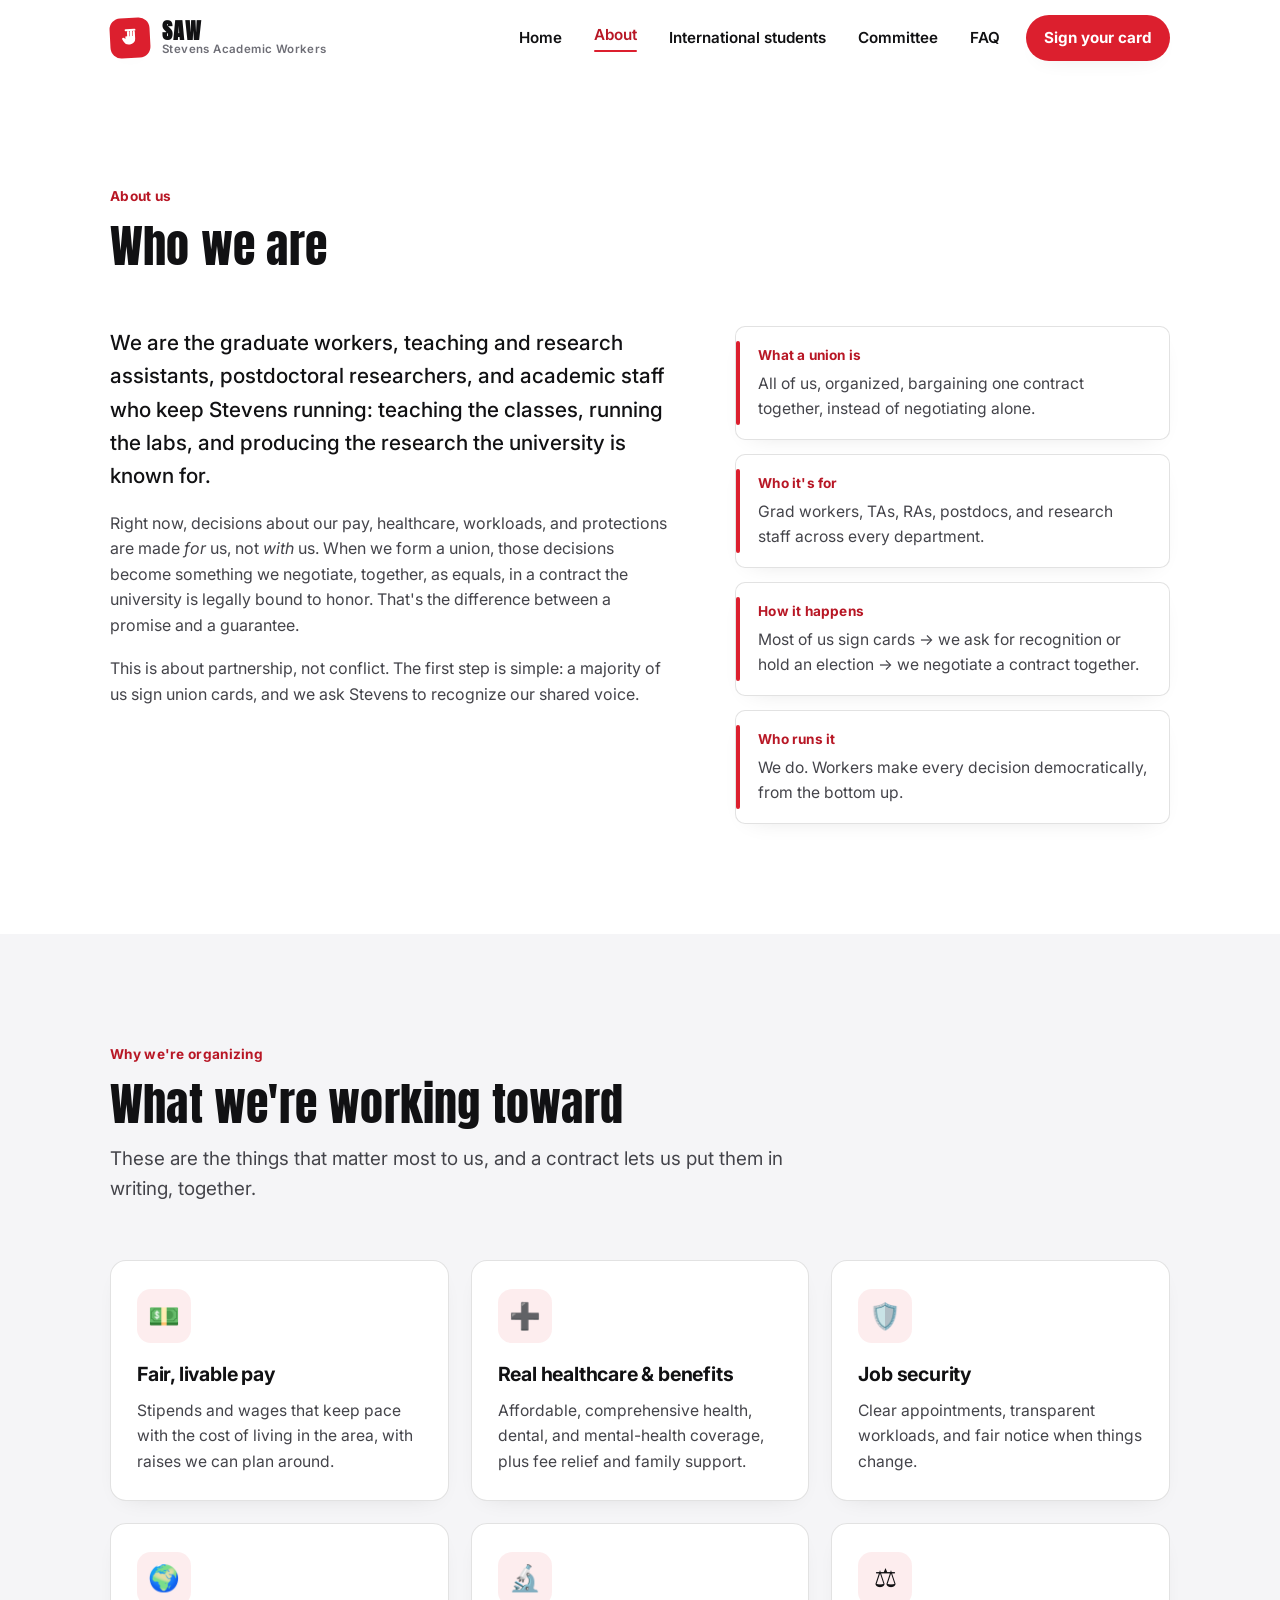
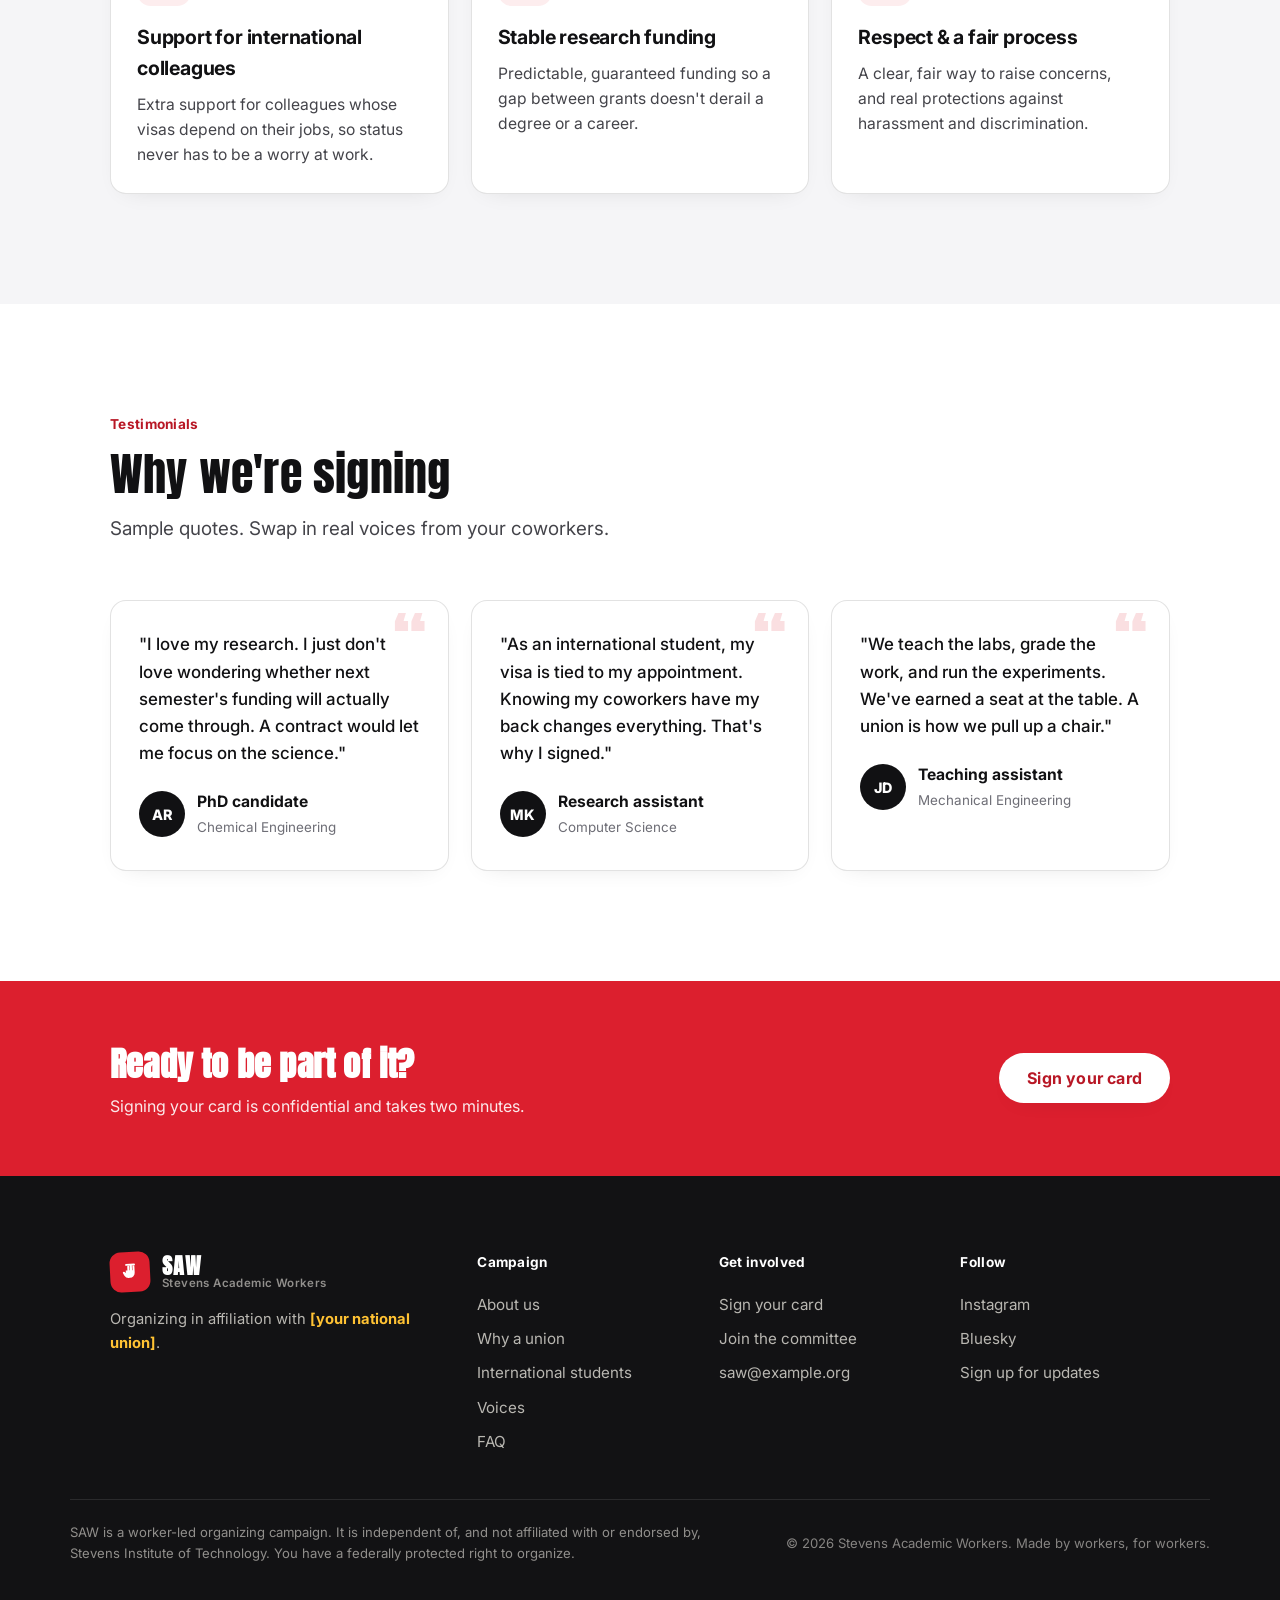
==== commit 68d664f9: "Restore About as its own page alongside the home page; add Home tab" ====
--- a/about.html
+++ b/about.html
@@ -4,20 +4,20 @@
   <meta charset="UTF-8" />
   <meta name="viewport" content="width=device-width, initial-scale=1.0" />
   <title>About | SAW</title>
-  <meta name="description" content="Who we are, what we're fighting for, and why your coworkers are signing their union cards." />
-  <meta name="theme-color" content="#16151a" />
+  <meta name="description" content="Who we are, what we're working toward, and why we're signing our union cards." />
+  <meta name="theme-color" content="#ffffff" />
   <link rel="preconnect" href="https://fonts.googleapis.com" />
   <link rel="preconnect" href="https://fonts.gstatic.com" crossorigin />
   <link href="https://fonts.googleapis.com/css2?family=Anton&family=Inter:wght@400;500;600;700;800&display=swap" rel="stylesheet" />
   <link rel="stylesheet" href="styles.css" />
-  <link rel="icon" href="data:image/svg+xml,%3Csvg xmlns='http://www.w3.org/2000/svg' viewBox='0 0 100 100'%3E%3Crect width='100' height='100' rx='18' fill='%23d32436'/%3E%3Ctext x='50' y='68' font-family='Arial' font-weight='900' font-size='52' fill='white' text-anchor='middle'%3E✊%3C/text%3E%3C/svg%3E" />
+  <link rel="icon" href="data:image/svg+xml,%3Csvg xmlns='http://www.w3.org/2000/svg' viewBox='0 0 100 100'%3E%3Crect width='100' height='100' rx='18' fill='%23dc1f2e'/%3E%3Ctext x='50' y='68' font-family='Arial' font-weight='900' font-size='52' fill='white' text-anchor='middle'%3E✊%3C/text%3E%3C/svg%3E" />
   <script>document.documentElement.classList.add('js');</script>
 </head>
 <body>
   <a class="skip-link" href="#main">Skip to content</a>
   <header class="site-header" id="top">
     <nav class="nav container" aria-label="Primary">
-      <a class="brand" href="index.html" aria-label="SAW home">
+      <span class="brand" aria-label="SAW home">
         <span class="brand__mark" aria-hidden="true">
           <!-- Raised-fist solidarity mark -->
           <svg viewBox="0 0 24 24" width="22" height="22" fill="currentColor">
@@ -29,18 +29,19 @@
           <strong>SAW</strong>
           <small>Stevens Academic Workers</small>
         </span>
-      </a>
+      </span>
 
       <button class="nav__toggle" aria-expanded="false" aria-controls="nav-links" aria-label="Open menu">
         <span></span><span></span><span></span>
       </button>
 
       <div class="nav__links" id="nav-links">
+        <a class="nav__link" href="index.html">Home</a>
         <a class="nav__link" href="about.html" aria-current="page">About</a>
-        <a class="nav__link" href="international.html">International &amp; Funding</a>
+        <a class="nav__link" href="international.html">International students</a>
         <a class="nav__link" href="committee.html">Committee</a>
         <a class="nav__link" href="faq.html">FAQ</a>
-        <a class="nav__cta" href="sign-card.html">Sign Your Card</a>
+        <a class="nav__cta" href="sign-card.html">Sign your card</a>
       </div>
     </nav>
   </header>
@@ -48,7 +49,7 @@
 <section class="section about" id="about">
       <div class="container">
         <div class="section__head reveal">
-          <p class="section__eyebrow">About Us</p>
+          <p class="section__eyebrow">About us</p>
           <h2 class="section__title">Who we are</h2>
         </div>
         <div class="about__grid">
@@ -68,9 +69,9 @@
               guarantee.
             </p>
             <p>
-              We're not waiting for permission to be treated with dignity. We're
-              organizing for it. The first step is simple: a majority of us sign
-              union cards, and we ask Stevens to recognize our voice.
+              This is about partnership, not conflict. The first step is simple:
+              a majority of us sign union cards, and we ask Stevens to recognize
+              our shared voice.
             </p>
           </div>
           <ul class="about__points reveal">
@@ -83,8 +84,8 @@
               <span class="point__v">Grad workers, TAs, RAs, postdocs, and research staff across every department.</span>
             </li>
             <li class="point">
-              <span class="point__k">How we win</span>
-              <span class="point__v">A supermajority signs cards &rarr; we demand recognition or an election &rarr; we bargain a contract.</span>
+              <span class="point__k">How it happens</span>
+              <span class="point__v">Most of us sign cards &rarr; we ask for recognition or hold an election &rarr; we negotiate a contract together.</span>
             </li>
             <li class="point">
               <span class="point__k">Who runs it</span>
@@ -96,16 +97,16 @@
     </section><section class="section issues" id="issues">
       <div class="container">
         <div class="section__head reveal">
-          <p class="section__eyebrow">Why We're Organizing</p>
-          <h2 class="section__title">What we're fighting for</h2>
-          <p class="section__intro">These aren't favors to ask for. They're terms to negotiate. A union contract lets us win and protect them in writing.</p>
+          <p class="section__eyebrow">Why we're organizing</p>
+          <h2 class="section__title">What we're working toward</h2>
+          <p class="section__intro">These are the things that matter most to us, and a contract lets us put them in writing, together.</p>
         </div>
 
         <div class="issue-grid">
           <article class="issue reveal">
             <span class="issue__icon" aria-hidden="true">💵</span>
             <h3 class="issue__title">Fair, livable pay</h3>
-            <p class="issue__desc">Stipends and wages that keep pace with the cost of living in the area, with raises we can count on, not hope for.</p>
+            <p class="issue__desc">Stipends and wages that keep pace with the cost of living in the area, with raises we can plan around.</p>
           </article>
           <article class="issue reveal">
             <span class="issue__icon" aria-hidden="true">➕</span>
@@ -115,22 +116,22 @@
           <article class="issue reveal">
             <span class="issue__icon" aria-hidden="true">🛡️</span>
             <h3 class="issue__title">Job security</h3>
-            <p class="issue__desc">Clear appointments, transparent workloads, and protection from being cut loose without cause or notice.</p>
+            <p class="issue__desc">Clear appointments, transparent workloads, and fair notice when things change.</p>
           </article>
           <article class="issue reveal">
             <span class="issue__icon" aria-hidden="true">🌍</span>
-            <h3 class="issue__title">International worker protections</h3>
-            <p class="issue__desc">Safeguards for colleagues whose visas depend on their jobs, so immigration status is never used as leverage.</p>
+            <h3 class="issue__title">Support for international colleagues</h3>
+            <p class="issue__desc">Extra support for colleagues whose visas depend on their jobs, so status never has to be a worry at work.</p>
           </article>
           <article class="issue reveal">
             <span class="issue__icon" aria-hidden="true">🔬</span>
             <h3 class="issue__title">Stable research funding</h3>
-            <p class="issue__desc">Predictable, guaranteed funding so a grant gap or an advisor's whim can't derail a degree or a career.</p>
+            <p class="issue__desc">Predictable, guaranteed funding so a gap between grants doesn't derail a degree or a career.</p>
           </article>
           <article class="issue reveal">
             <span class="issue__icon" aria-hidden="true">⚖️</span>
             <h3 class="issue__title">Respect &amp; a fair process</h3>
-            <p class="issue__desc">A real grievance procedure and strong protections against harassment, discrimination, and retaliation.</p>
+            <p class="issue__desc">A clear, fair way to raise concerns, and real protections against harassment and discrimination.</p>
           </article>
         </div>
       </div>
@@ -147,21 +148,21 @@
             <blockquote class="quote__text">"I love my research. I just don't love wondering whether next semester's funding will actually come through. A contract would let me focus on the science."</blockquote>
             <figcaption class="quote__person">
               <span class="quote__avatar" aria-hidden="true">AR</span>
-              <span><strong>PhD Candidate</strong><small>Chemical Engineering</small></span>
+              <span><strong>PhD candidate</strong><small>Chemical Engineering</small></span>
             </figcaption>
           </figure>
           <figure class="quote reveal">
             <blockquote class="quote__text">"As an international student, my visa is tied to my appointment. Knowing my coworkers have my back changes everything. That's why I signed."</blockquote>
             <figcaption class="quote__person">
               <span class="quote__avatar" aria-hidden="true">MK</span>
-              <span><strong>Research Assistant</strong><small>Computer Science</small></span>
+              <span><strong>Research assistant</strong><small>Computer Science</small></span>
             </figcaption>
           </figure>
           <figure class="quote reveal">
             <blockquote class="quote__text">"We teach the labs, grade the work, and run the experiments. We've earned a seat at the table. A union is how we pull up a chair."</blockquote>
             <figcaption class="quote__person">
               <span class="quote__avatar" aria-hidden="true">JD</span>
-              <span><strong>Teaching Assistant</strong><small>Mechanical Engineering</small></span>
+              <span><strong>Teaching assistant</strong><small>Mechanical Engineering</small></span>
             </figcaption>
           </figure>
         </div>
@@ -170,10 +171,10 @@
     <section class="cta-band">
       <div class="container cta-band__inner">
         <div>
-          <h2 class="cta-band__title">Ready to build our union?</h2>
+          <h2 class="cta-band__title">Ready to be part of it?</h2>
           <p class="cta-band__text">Signing your card is confidential and takes two minutes.</p>
         </div>
-        <a class="btn btn--light" href="sign-card.html">✊&nbsp; Sign your card</a>
+        <a class="btn btn--light" href="sign-card.html">Sign your card</a>
       </div>
     </section>
   </main>
@@ -199,7 +200,7 @@
         <h4>Campaign</h4>
         <a href="about.html">About us</a>
         <a href="about.html#issues">Why a union</a>
-        <a href="international.html">International &amp; funding</a>
+        <a href="international.html">International students</a>
         <a href="about.html#voices">Voices</a>
         <a href="faq.html">FAQ</a>
       </nav>
--- a/styles.css
+++ b/styles.css
@@ -1,26 +1,26 @@
 /* =============================================================================
    SAW - Stevens Academic Workers
-   Design language: labor-poster boldness + clean campaign site.
+   Design language: modern and clean. White ground, vivid red accent.
    Palette is themeable via the :root tokens below (CUSTOMIZE colors here).
    ========================================================================== */
 
 :root {
-  --red:        #d32436;   /* solidarity / primary */
-  --red-deep:   #a81628;
-  --ink:        #16151a;   /* near-black */
-  --ink-soft:   #2c2a32;
-  --paper:      #faf6ef;   /* warm off-white */
-  --paper-2:    #f2ebe0;   /* slightly deeper paper for alternating sections */
-  --gold:       #f4b63e;   /* accent / highlight */
-  --muted:      #6b6770;
-  --line:       rgba(22, 21, 26, 0.12);
+  --red:        #dc1f2e;   /* vivid red / primary accent */
+  --red-deep:   #b81725;
+  --ink:        #111113;   /* near-black */
+  --ink-soft:   #44444a;
+  --paper:      #ffffff;   /* clean white */
+  --paper-2:    #f5f5f7;   /* light grey for alternating sections */
+  --gold:       #ffc233;   /* vivid amber / highlight */
+  --muted:      #6e6e76;
+  --line:       rgba(17, 17, 19, 0.12);
   --white:      #ffffff;
 
   --maxw: 1140px;
   --radius: 16px;
   --radius-sm: 10px;
-  --shadow: 0 18px 50px -24px rgba(22, 21, 26, 0.45);
-  --shadow-sm: 0 8px 24px -16px rgba(22, 21, 26, 0.5);
+  --shadow: 0 18px 50px -24px rgba(17, 17, 19, 0.22);
+  --shadow-sm: 0 8px 24px -16px rgba(17, 17, 19, 0.16);
 
   --font-display: "Anton", "Arial Narrow", system-ui, sans-serif;
   --font-body: "Inter", system-ui, -apple-system, Segoe UI, Roboto, sans-serif;
@@ -64,11 +64,10 @@
 .section__title {
   font-family: var(--font-display);
   font-weight: 400;
-  letter-spacing: 0.5px;
-  line-height: 1.02;
-  font-size: clamp(2rem, 5.5vw, 3.5rem);
+  letter-spacing: 0.2px;
+  line-height: 1.08;
+  font-size: clamp(1.9rem, 4.6vw, 2.9rem);
   margin: 0;
-  text-transform: uppercase;
 }
 .section__title--light { color: var(--paper); }
 
@@ -77,7 +76,7 @@
   --btn-bg: var(--ink);
   --btn-fg: #fff;
   display: inline-flex; align-items: center; justify-content: center; gap: 6px;
-  font-family: var(--font-body); font-weight: 800; font-size: 1rem;
+  font-family: var(--font-body); font-weight: 700; font-size: 1rem;
   letter-spacing: 0.2px;
   padding: 15px 26px; border-radius: 999px; border: 2px solid transparent;
   background: var(--btn-bg); color: var(--btn-fg); cursor: pointer;
@@ -85,7 +84,7 @@
   transition: transform 0.18s var(--ease), box-shadow 0.18s var(--ease), background 0.18s var(--ease), color 0.18s var(--ease);
   box-shadow: var(--shadow-sm);
 }
-.btn:hover { transform: translateY(-2px); box-shadow: 0 14px 30px -16px rgba(22,21,26,.6); }
+.btn:hover { transform: translateY(-2px); box-shadow: 0 14px 30px -16px rgba(17,17,19,.28); }
 .btn:active { transform: translateY(0); }
 .btn--primary { --btn-bg: var(--red); --btn-fg: #fff; }
 .btn--primary:hover { --btn-bg: var(--red-deep); }
@@ -103,7 +102,7 @@
   border-bottom: 1px solid transparent;
   transition: border-color 0.25s var(--ease), background 0.25s var(--ease), box-shadow 0.25s var(--ease);
 }
-.site-header.is-stuck { border-bottom-color: var(--line); box-shadow: 0 6px 24px -20px rgba(0,0,0,.6); }
+.site-header.is-stuck { border-bottom-color: var(--line); box-shadow: 0 6px 24px -20px rgba(0,0,0,.25); }
 
 .nav { display: flex; align-items: center; gap: 18px; padding-block: 14px; }
 
@@ -115,17 +114,17 @@
 }
 .brand__text { display: flex; flex-direction: column; line-height: 1.05; }
 .brand__text strong { font-family: var(--font-display); font-size: 1.35rem; letter-spacing: 1px; }
-.brand__text small { font-size: 0.66rem; color: var(--muted); text-transform: uppercase; letter-spacing: 1.5px; font-weight: 600; }
+.brand__text small { font-size: 0.72rem; color: var(--muted); letter-spacing: 0.4px; font-weight: 600; }
 
 .nav__links { display: flex; align-items: center; gap: 8px; }
 .nav__link {
   color: var(--ink); text-decoration: none; font-weight: 600; font-size: 0.95rem; white-space: nowrap;
   padding: 9px 12px; border-radius: 8px; transition: background 0.18s var(--ease), color 0.18s var(--ease);
 }
-.nav__link:hover { background: rgba(22,21,26,.06); }
+.nav__link:hover { background: rgba(17,17,19,.05); }
 .nav__cta {
   margin-left: 6px; background: var(--red); color: #fff; text-decoration: none;
-  font-weight: 800; padding: 11px 18px; border-radius: 999px; font-size: 0.95rem;
+  font-weight: 700; padding: 11px 18px; border-radius: 999px; font-size: 0.95rem;
   white-space: nowrap; flex: none;
   box-shadow: var(--shadow-sm); transition: transform 0.18s var(--ease), background 0.18s var(--ease);
 }
@@ -145,30 +144,29 @@
 .hero__bg {
   position: absolute; inset: 0; z-index: 0;
   background:
-    radial-gradient(60% 70% at 85% 5%, rgba(244,182,62,.28), transparent 60%),
-    radial-gradient(55% 60% at 5% 95%, rgba(211,36,54,.16), transparent 55%),
+    radial-gradient(60% 70% at 85% 5%, rgba(255,194,51,.14), transparent 60%),
+    radial-gradient(55% 60% at 5% 95%, rgba(220,31,46,.07), transparent 55%),
     var(--paper);
 }
 /* subtle diagonal poster stripes */
 .hero__bg::after {
-  content: ""; position: absolute; inset: 0; opacity: .5;
-  background-image: repeating-linear-gradient(135deg, rgba(22,21,26,.035) 0 2px, transparent 2px 24px);
+  content: ""; display: none;
 }
 .hero__inner { position: relative; z-index: 1; max-width: 880px; }
 .hero__eyebrow {
-  display: inline-block; margin: 0 0 18px; font-weight: 800; letter-spacing: 2.5px;
-  text-transform: uppercase; font-size: 0.8rem; color: var(--red-deep);
-  background: rgba(211,36,54,.1); padding: 7px 14px; border-radius: 999px;
+  display: inline-block; margin: 0 0 18px; font-weight: 700; letter-spacing: 0.3px;
+  font-size: 0.85rem; color: var(--red-deep);
+  background: rgba(220,31,46,.08); padding: 7px 14px; border-radius: 999px;
 }
 .hero__title {
-  font-family: var(--font-display); font-weight: 400; text-transform: uppercase;
-  font-size: clamp(2.7rem, 8.5vw, 6rem); line-height: 0.95; letter-spacing: 0.5px;
+  font-family: var(--font-display); font-weight: 400;
+  font-size: clamp(2.3rem, 6vw, 4.2rem); line-height: 1.05; letter-spacing: 0.2px;
   margin: 0 0 22px; color: var(--ink);
 }
 .u-mark { position: relative; color: var(--red); white-space: nowrap; }
 .u-mark::after {
   content: ""; position: absolute; left: -2%; right: -2%; bottom: 0.06em; height: 0.22em;
-  background: var(--gold); z-index: -1; transform: skewX(-12deg); border-radius: 2px;
+  background: var(--gold); opacity: .6; z-index: -1; transform: skewX(-12deg); border-radius: 2px;
 }
 .hero__lede { font-size: clamp(1.05rem, 2.2vw, 1.3rem); max-width: 640px; color: var(--ink-soft); margin: 0 0 30px; }
 .hero__actions { display: flex; flex-wrap: wrap; gap: 14px; margin-bottom: 46px; }
@@ -182,10 +180,10 @@
 .stat__label { font-size: 0.82rem; color: var(--muted); font-weight: 600; }
 
 /* ============================== MARQUEE =============================== */
-.marquee { background: var(--ink); color: var(--paper); overflow: hidden; padding: 14px 0; border-block: 3px solid var(--red); }
+.marquee { background: var(--ink); color: var(--paper); overflow: hidden; padding: 14px 0; border-block: 1px solid rgba(255,255,255,.15); }
 .marquee__track { display: inline-flex; align-items: center; gap: 26px; white-space: nowrap; will-change: transform; animation: scroll-x 26s linear infinite; }
 .marquee:hover .marquee__track { animation-play-state: paused; }
-.marquee__item { font-family: var(--font-display); text-transform: uppercase; letter-spacing: 1px; font-size: 1.15rem; }
+.marquee__item { font-family: var(--font-display); letter-spacing: 0.3px; font-size: 1.05rem; }
 .marquee__star { color: var(--gold); font-size: 1rem; }
 @keyframes scroll-x { from { transform: translateX(0); } to { transform: translateX(-50%); } }
 
@@ -193,10 +191,10 @@
 .section { padding: clamp(56px, 9vw, 110px) 0; }
 .section__head { max-width: 720px; margin-bottom: clamp(32px, 5vw, 56px); }
 .section__eyebrow {
-  font-weight: 800; letter-spacing: 2.5px; text-transform: uppercase; font-size: 0.78rem;
+  font-weight: 700; letter-spacing: 0.3px; font-size: 0.85rem;
   color: var(--red-deep); margin: 0 0 12px;
 }
-.section__eyebrow--light { color: var(--gold); }
+.section__eyebrow--light { color: rgba(255,255,255,.88); }
 .section__intro { font-size: clamp(1rem, 2vw, 1.18rem); color: var(--ink-soft); margin: 16px 0 0; }
 .lead, .about__text .lead { font-size: clamp(1.1rem, 2.2vw, 1.3rem); font-weight: 500; color: var(--ink); }
 
@@ -210,7 +208,7 @@
   padding: 18px 20px; box-shadow: var(--shadow-sm); position: relative; padding-left: 22px;
 }
 .point::before { content: ""; position: absolute; left: 0; top: 14px; bottom: 14px; width: 4px; background: var(--red); border-radius: 4px; }
-.point__k { display: block; font-weight: 800; font-size: 0.78rem; text-transform: uppercase; letter-spacing: 1.2px; color: var(--red-deep); margin-bottom: 4px; }
+.point__k { display: block; font-weight: 700; font-size: 0.85rem; letter-spacing: 0.2px; color: var(--red-deep); margin-bottom: 4px; }
 .point__v { display: block; color: var(--ink-soft); font-size: 0.98rem; }
 
 /* ------------------------------- Issues ------------------------------- */
@@ -221,10 +219,10 @@
   padding: 28px 26px 26px; box-shadow: var(--shadow-sm);
   transition: transform 0.22s var(--ease), box-shadow 0.22s var(--ease), border-color 0.22s var(--ease);
 }
-.issue:hover { transform: translateY(-5px); box-shadow: var(--shadow); border-color: rgba(211,36,54,.4); }
+.issue:hover { transform: translateY(-5px); box-shadow: var(--shadow); border-color: rgba(220,31,46,.35); }
 .issue__icon {
   display: grid; place-items: center; width: 54px; height: 54px; font-size: 1.6rem;
-  background: rgba(211,36,54,.1); border-radius: 14px; margin-bottom: 16px;
+  background: rgba(220,31,46,.08); border-radius: 14px; margin-bottom: 16px;
 }
 .issue__title { font-size: 1.22rem; margin: 0 0 8px; letter-spacing: -0.2px; }
 .issue__desc { margin: 0; color: var(--ink-soft); font-size: 0.98rem; }
@@ -244,7 +242,7 @@
 .intl__card p { margin: 0; color: rgba(250,246,239,.8); font-size: 0.98rem; }
 .intl__note {
   margin-top: 28px; padding: 20px 24px; border-radius: var(--radius-sm);
-  background: rgba(244,182,62,.12); border: 1px solid rgba(244,182,62,.4); color: var(--paper);
+  background: rgba(255,194,51,.10); border: 1px solid rgba(255,194,51,.30); color: var(--paper);
 }
 .intl__note strong { color: var(--gold); display: block; margin-bottom: 4px; }
 .intl__note a { color: var(--gold); font-weight: 700; }
@@ -258,7 +256,7 @@
 }
 .quote::before {
   content: "\201C"; position: absolute; top: 8px; right: 22px;
-  font-family: var(--font-display); font-size: 4.5rem; color: rgba(211,36,54,.16); line-height: 1;
+  font-family: var(--font-display); font-size: 4.5rem; color: rgba(220,31,46,.14); line-height: 1;
 }
 .quote__text { margin: 0 0 22px; font-size: 1.06rem; color: var(--ink); font-weight: 500; }
 .quote__person { display: flex; align-items: center; gap: 12px; }
@@ -277,36 +275,34 @@
   padding: 32px 24px 26px; text-align: center; box-shadow: var(--shadow-sm);
   transition: transform 0.22s var(--ease), box-shadow 0.22s var(--ease), border-color 0.22s var(--ease);
 }
-.leader:hover { transform: translateY(-5px); box-shadow: var(--shadow); border-color: rgba(211,36,54,.35); }
+.leader:hover { transform: translateY(-5px); box-shadow: var(--shadow); border-color: rgba(220,31,46,.3); }
 .leader__photo {
   position: relative; width: 116px; height: 116px; margin: 0 auto 18px;
   border-radius: 50%; overflow: hidden; display: grid; place-items: center;
   background: var(--ink); color: #fff;
   font-family: var(--font-display); font-size: 2.1rem; letter-spacing: 1px;
-  box-shadow: 0 0 0 4px var(--white), 0 0 0 6px rgba(211, 36, 54, 0.4);
+  box-shadow: 0 0 0 4px var(--white), 0 0 0 6px rgba(220, 31, 46, 0.3);
 }
 .leader__photo::before { content: attr(data-initials); }
 .leader__photo img { position: absolute; inset: 0; width: 100%; height: 100%; object-fit: cover; }
 .leader__name { font-size: 1.22rem; margin: 0 0 5px; letter-spacing: -0.2px; }
 .leader__role {
-  margin: 0; font-weight: 800; font-size: 0.78rem; text-transform: uppercase;
-  letter-spacing: 1.2px; color: var(--red-deep);
+  margin: 0; font-weight: 700; font-size: 0.85rem;
+  letter-spacing: 0.2px; color: var(--red-deep);
 }
 .leader__dept { margin: 5px 0 0; color: var(--muted); font-size: 0.92rem; }
 .committee__note { text-align: center; margin: 36px 0 0; font-weight: 600; color: var(--ink-soft); }
-.committee__note a { color: var(--red-deep); font-weight: 800; text-decoration: none; }
+.committee__note a { color: var(--red-deep); font-weight: 700; text-decoration: none; }
 .committee__note a:hover { text-decoration: underline; }
 
 /* ---------------------- Authorization card / CTA ---------------------- */
 .card-cta { background: var(--red); color: #fff; position: relative; overflow: hidden; }
 .card-cta::before {
-  content: ""; position: absolute; inset: 0; opacity: .5;
-  background-image: repeating-linear-gradient(135deg, rgba(255,255,255,.05) 0 2px, transparent 2px 22px);
-  pointer-events: none;
+  content: ""; display: none;
 }
 .card-cta__inner { position: relative; display: grid; grid-template-columns: 1.1fr 0.9fr; gap: clamp(30px, 5vw, 56px); align-items: start; }
 .card-cta__lede { font-size: 1.1rem; color: rgba(255,255,255,.92); margin: 14px 0 26px; }
-.card-cta__lede em { color: var(--gold); font-style: normal; font-weight: 700; }
+.card-cta__lede em { color: #ffd166; font-style: normal; font-weight: 700; }
 .card-steps { list-style: none; margin: 0 0 24px; padding: 0; display: grid; gap: 12px; }
 .step { display: flex; align-items: center; gap: 14px; font-weight: 600; }
 .step__n {
@@ -314,7 +310,7 @@
   background: #fff; color: var(--red); border-radius: 50%; font-family: var(--font-display); font-size: 1.05rem;
 }
 .card-cta__assure { font-size: 0.92rem; color: rgba(255,255,255,.9); background: rgba(0,0,0,.18); padding: 14px 16px; border-radius: var(--radius-sm); }
-.card-cta__assure strong { color: var(--gold); }
+.card-cta__assure strong { color: #ffd166; }
 
 .card-form { background: var(--white); color: var(--ink); border-radius: var(--radius); padding: clamp(24px, 4vw, 34px); box-shadow: var(--shadow); }
 .card-form__title { margin: 0 0 18px; font-size: 1.3rem; }
@@ -325,7 +321,7 @@
   font: inherit; color: var(--ink); background: var(--paper); transition: border-color 0.18s var(--ease), box-shadow 0.18s var(--ease);
 }
 .field input:focus, .field select:focus, .signup__row input:focus {
-  outline: none; border-color: var(--red); box-shadow: 0 0 0 3px rgba(211,36,54,.16); background: #fff;
+  outline: none; border-color: var(--red); box-shadow: 0 0 0 3px rgba(220,31,46,.14); background: #fff;
 }
 .field--row { display: grid; grid-template-columns: 1fr 1fr; gap: 14px; }
 .field--row > div { margin: 0; }
@@ -371,13 +367,13 @@
 .involved__signup .form__note.is-ok { color: var(--gold); }
 
 /* ------------------------------ Footer -------------------------------- */
-.footer { background: #100f13; color: rgba(250,246,239,.72); padding-top: clamp(48px, 7vw, 76px); }
+.footer { background: #121214; color: rgba(250,246,239,.72); padding-top: clamp(48px, 7vw, 76px); }
 .footer__grid { display: grid; grid-template-columns: 1.6fr repeat(3, 1fr); gap: 32px; padding-bottom: 40px; }
 .brand--footer { color: var(--paper); }
 .brand--footer .brand__text small { color: rgba(250,246,239,.55); }
 .footer__aff { margin: 16px 0 0; font-size: 0.92rem; max-width: 320px; }
 .footer__aff strong { color: var(--gold); }
-.footer__col h4 { font-size: 0.78rem; text-transform: uppercase; letter-spacing: 1.6px; color: #fff; margin: 0 0 14px; }
+.footer__col h4 { font-size: 0.85rem; letter-spacing: 0.3px; color: #fff; margin: 0 0 14px; }
 .footer__col a { display: block; color: rgba(250,246,239,.72); text-decoration: none; padding: 5px 0; font-size: 0.95rem; transition: color 0.16s var(--ease); }
 .footer__col a:hover { color: var(--gold); }
 .footer__bottom { border-top: 1px solid rgba(255,255,255,.1); padding: 22px 0 40px; display: flex; flex-wrap: wrap; gap: 14px 28px; justify-content: space-between; align-items: center; }
@@ -431,14 +427,14 @@
 
 /* Home "Explore" hub grid */
 .explore-section { background: var(--paper-2); }
-.explore-grid { display: grid; grid-template-columns: repeat(3, 1fr); gap: 22px; }
+.explore-grid { display: grid; grid-template-columns: repeat(auto-fit, minmax(230px, 1fr)); gap: 22px; }
 .explore-card {
   display: flex; flex-direction: column; gap: 8px; text-decoration: none; color: var(--ink);
   background: var(--white); border: 1px solid var(--line); border-radius: var(--radius);
   padding: 26px 24px; box-shadow: var(--shadow-sm);
   transition: transform 0.2s var(--ease), box-shadow 0.2s var(--ease), border-color 0.2s var(--ease);
 }
-.explore-card:hover { transform: translateY(-5px); box-shadow: var(--shadow); border-color: rgba(211, 36, 54, 0.4); }
+.explore-card:hover { transform: translateY(-5px); box-shadow: var(--shadow); border-color: rgba(220, 31, 46, 0.35); }
 .explore-card h3 { margin: 0; font-size: 1.2rem; letter-spacing: -0.2px; }
 .explore-card p { margin: 0; color: var(--ink-soft); font-size: 0.96rem; }
 
@@ -449,8 +445,8 @@
   padding-block: clamp(34px, 5vw, 56px); flex-wrap: wrap;
 }
 .cta-band__title {
-  font-family: var(--font-display); text-transform: uppercase; letter-spacing: 0.5px;
-  font-size: clamp(1.6rem, 4vw, 2.4rem); margin: 0 0 4px;
+  font-family: var(--font-display); letter-spacing: 0.2px;
+  font-size: clamp(1.6rem, 3.4vw, 2.1rem); margin: 0 0 4px;
 }
 .cta-band__text { margin: 0; color: rgba(255, 255, 255, 0.9); }
 .btn--light { --btn-bg: #fff; --btn-fg: var(--red-deep); }
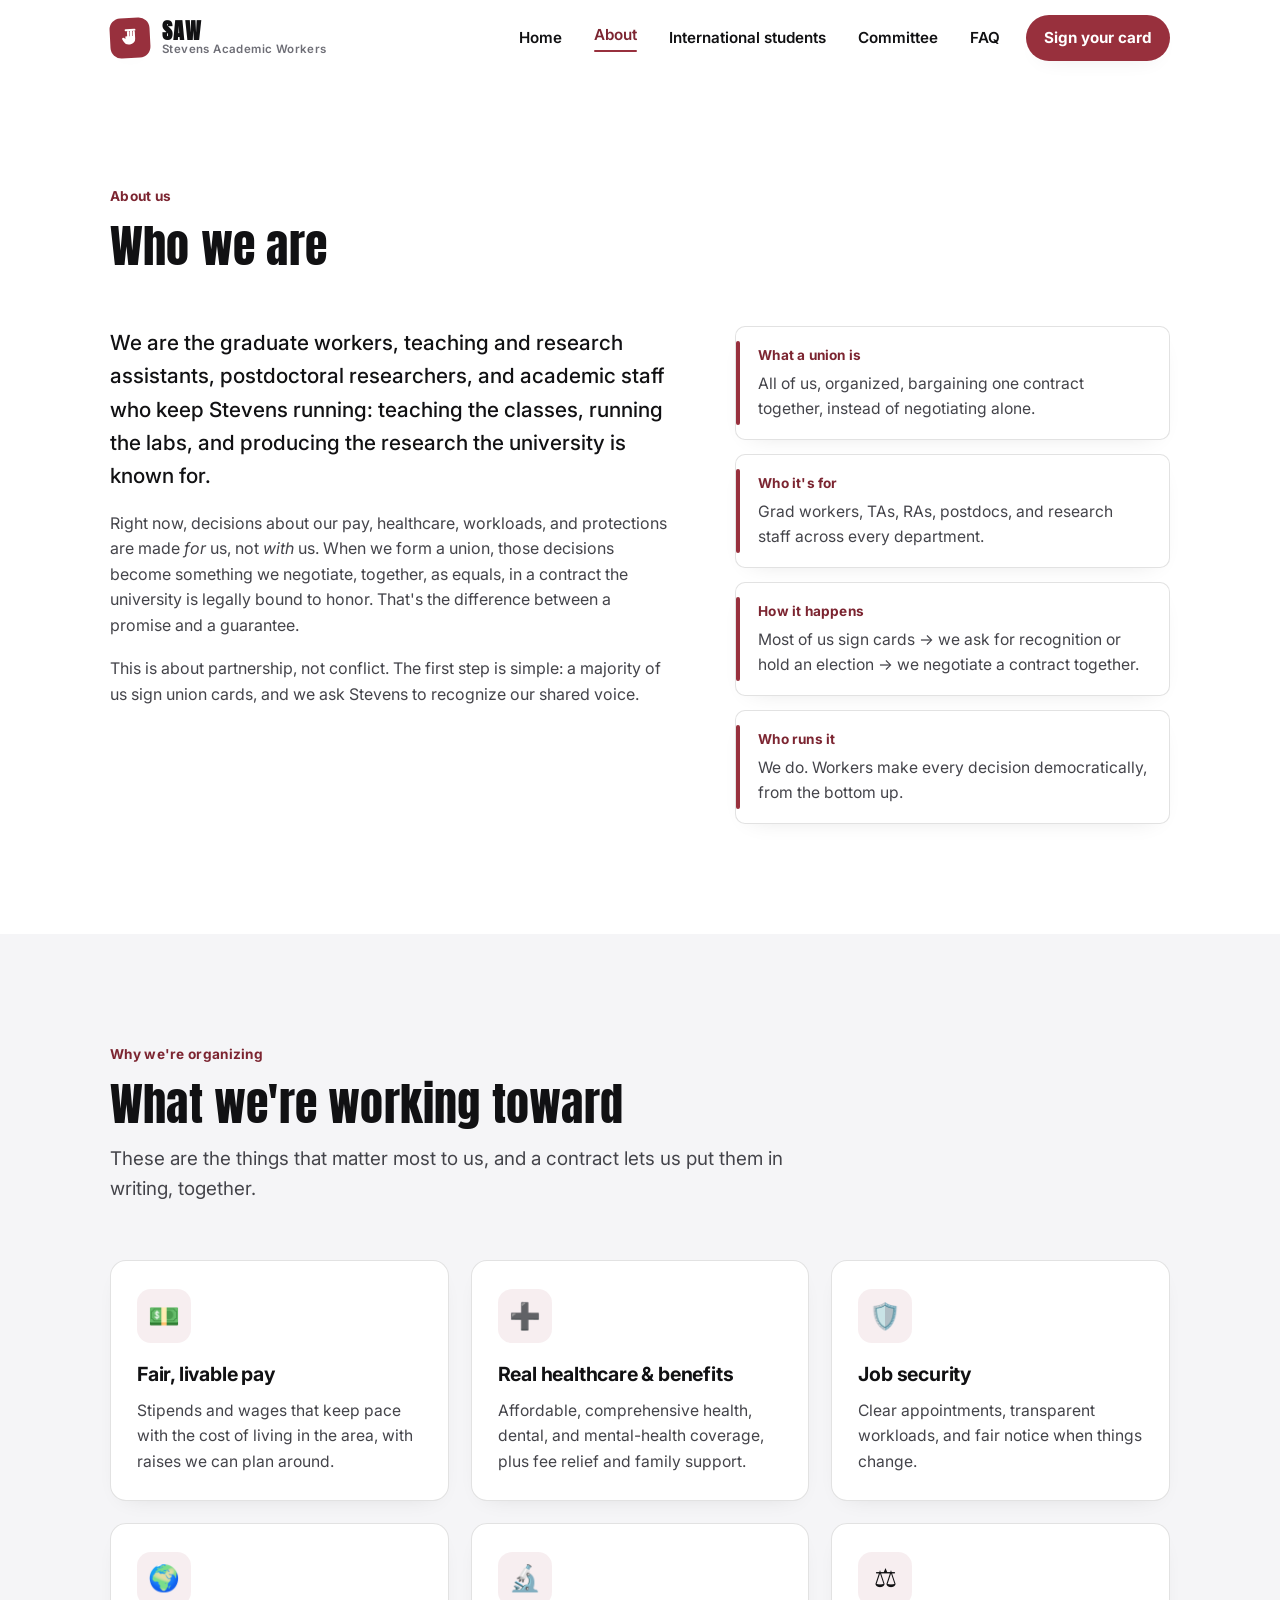
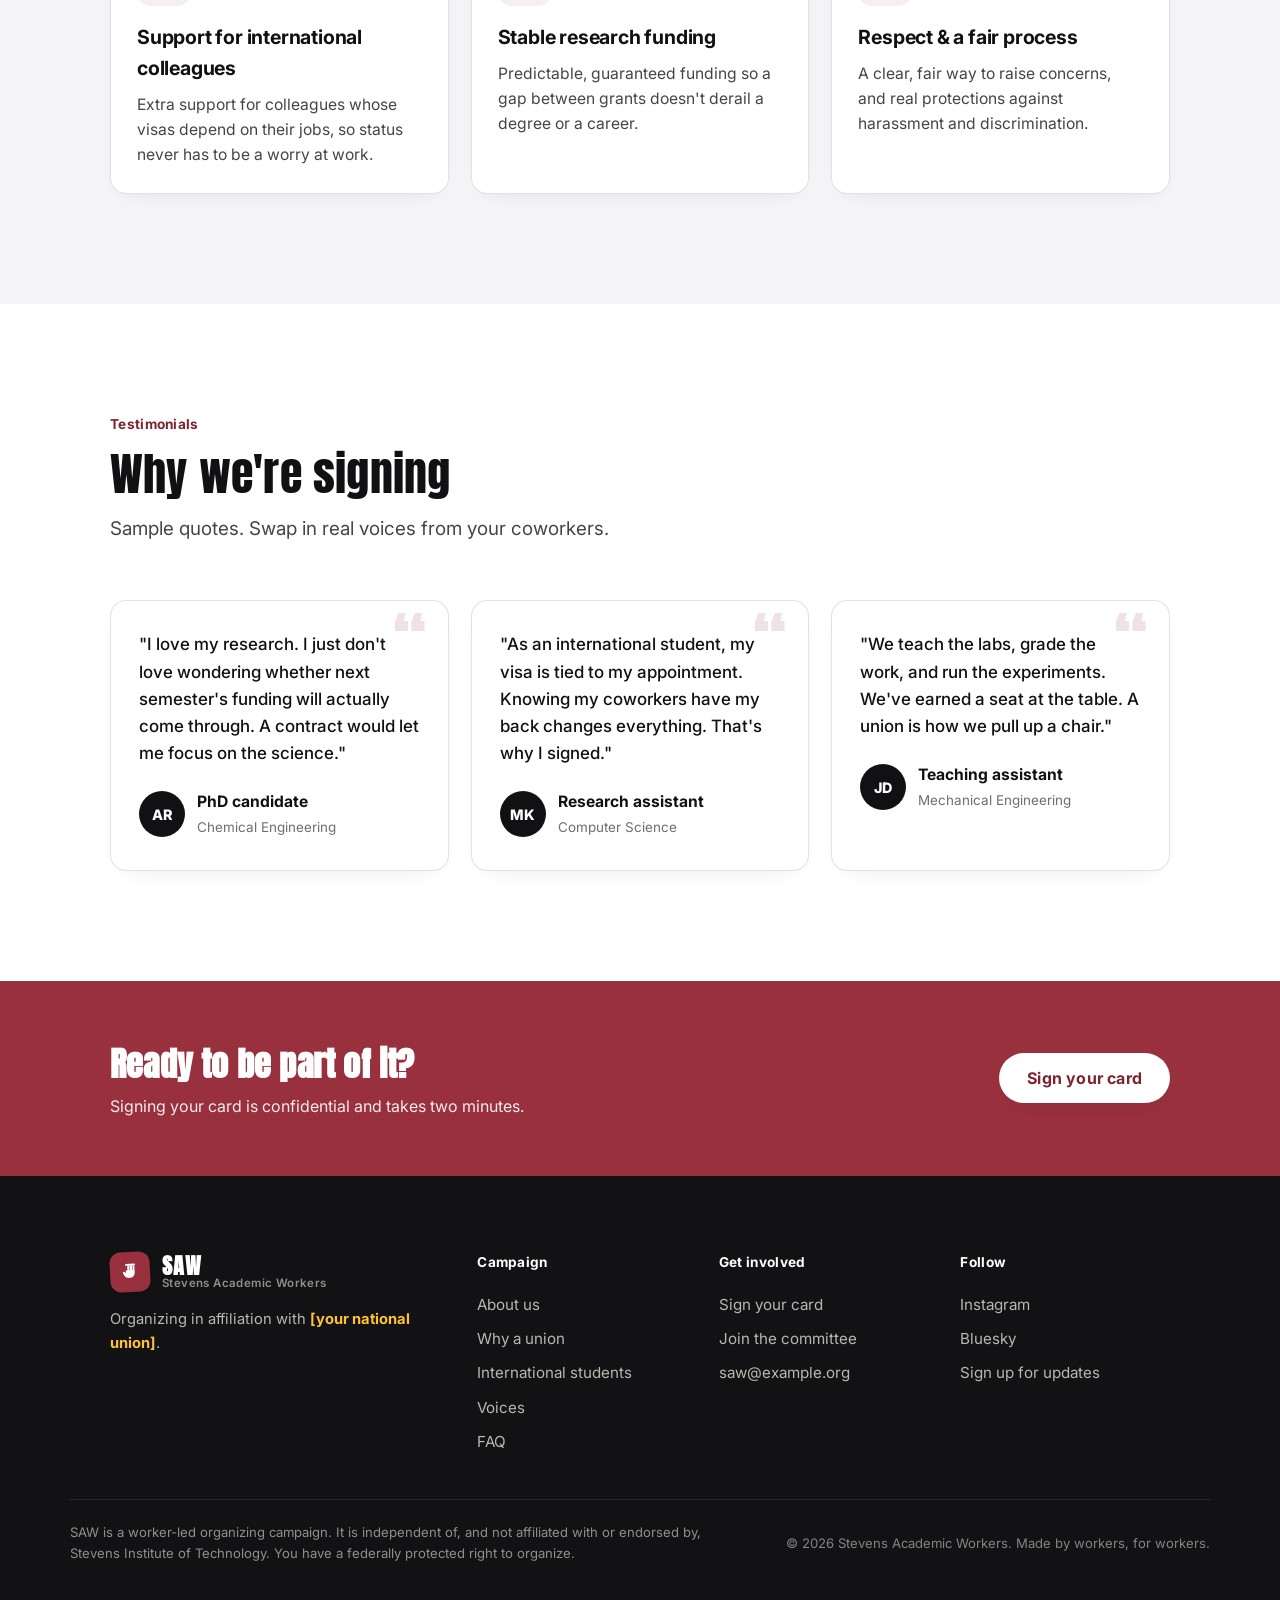
==== commit 42860d28: "Use Stevens crimson (#98303d) as the accent color" ====
--- a/about.html
+++ b/about.html
@@ -10,7 +10,7 @@
   <link rel="preconnect" href="https://fonts.gstatic.com" crossorigin />
   <link href="https://fonts.googleapis.com/css2?family=Anton&family=Inter:wght@400;500;600;700;800&display=swap" rel="stylesheet" />
   <link rel="stylesheet" href="styles.css" />
-  <link rel="icon" href="data:image/svg+xml,%3Csvg xmlns='http://www.w3.org/2000/svg' viewBox='0 0 100 100'%3E%3Crect width='100' height='100' rx='18' fill='%23dc1f2e'/%3E%3Ctext x='50' y='68' font-family='Arial' font-weight='900' font-size='52' fill='white' text-anchor='middle'%3E✊%3C/text%3E%3C/svg%3E" />
+  <link rel="icon" href="data:image/svg+xml,%3Csvg xmlns='http://www.w3.org/2000/svg' viewBox='0 0 100 100'%3E%3Crect width='100' height='100' rx='18' fill='%2398303d'/%3E%3Ctext x='50' y='68' font-family='Arial' font-weight='900' font-size='52' fill='white' text-anchor='middle'%3E✊%3C/text%3E%3C/svg%3E" />
   <script>document.documentElement.classList.add('js');</script>
 </head>
 <body>
--- a/styles.css
+++ b/styles.css
@@ -5,8 +5,8 @@
    ========================================================================== */
 
 :root {
-  --red:        #dc1f2e;   /* vivid red / primary accent */
-  --red-deep:   #b81725;
+  --red:        #98303d;   /* vivid red / primary accent */
+  --red-deep:   #7c2531;
   --ink:        #111113;   /* near-black */
   --ink-soft:   #44444a;
   --paper:      #ffffff;   /* clean white */
@@ -145,7 +145,7 @@
   position: absolute; inset: 0; z-index: 0;
   background:
     radial-gradient(60% 70% at 85% 5%, rgba(255,194,51,.14), transparent 60%),
-    radial-gradient(55% 60% at 5% 95%, rgba(220,31,46,.07), transparent 55%),
+    radial-gradient(55% 60% at 5% 95%, rgba(152,48,61,.07), transparent 55%),
     var(--paper);
 }
 /* subtle diagonal poster stripes */
@@ -156,7 +156,7 @@
 .hero__eyebrow {
   display: inline-block; margin: 0 0 18px; font-weight: 700; letter-spacing: 0.3px;
   font-size: 0.85rem; color: var(--red-deep);
-  background: rgba(220,31,46,.08); padding: 7px 14px; border-radius: 999px;
+  background: rgba(152,48,61,.08); padding: 7px 14px; border-radius: 999px;
 }
 .hero__title {
   font-family: var(--font-display); font-weight: 400;
@@ -219,10 +219,10 @@
   padding: 28px 26px 26px; box-shadow: var(--shadow-sm);
   transition: transform 0.22s var(--ease), box-shadow 0.22s var(--ease), border-color 0.22s var(--ease);
 }
-.issue:hover { transform: translateY(-5px); box-shadow: var(--shadow); border-color: rgba(220,31,46,.35); }
+.issue:hover { transform: translateY(-5px); box-shadow: var(--shadow); border-color: rgba(152,48,61,.35); }
 .issue__icon {
   display: grid; place-items: center; width: 54px; height: 54px; font-size: 1.6rem;
-  background: rgba(220,31,46,.08); border-radius: 14px; margin-bottom: 16px;
+  background: rgba(152,48,61,.08); border-radius: 14px; margin-bottom: 16px;
 }
 .issue__title { font-size: 1.22rem; margin: 0 0 8px; letter-spacing: -0.2px; }
 .issue__desc { margin: 0; color: var(--ink-soft); font-size: 0.98rem; }
@@ -256,7 +256,7 @@
 }
 .quote::before {
   content: "\201C"; position: absolute; top: 8px; right: 22px;
-  font-family: var(--font-display); font-size: 4.5rem; color: rgba(220,31,46,.14); line-height: 1;
+  font-family: var(--font-display); font-size: 4.5rem; color: rgba(152,48,61,.14); line-height: 1;
 }
 .quote__text { margin: 0 0 22px; font-size: 1.06rem; color: var(--ink); font-weight: 500; }
 .quote__person { display: flex; align-items: center; gap: 12px; }
@@ -275,13 +275,13 @@
   padding: 32px 24px 26px; text-align: center; box-shadow: var(--shadow-sm);
   transition: transform 0.22s var(--ease), box-shadow 0.22s var(--ease), border-color 0.22s var(--ease);
 }
-.leader:hover { transform: translateY(-5px); box-shadow: var(--shadow); border-color: rgba(220,31,46,.3); }
+.leader:hover { transform: translateY(-5px); box-shadow: var(--shadow); border-color: rgba(152,48,61,.3); }
 .leader__photo {
   position: relative; width: 116px; height: 116px; margin: 0 auto 18px;
   border-radius: 50%; overflow: hidden; display: grid; place-items: center;
   background: var(--ink); color: #fff;
   font-family: var(--font-display); font-size: 2.1rem; letter-spacing: 1px;
-  box-shadow: 0 0 0 4px var(--white), 0 0 0 6px rgba(220, 31, 46, 0.3);
+  box-shadow: 0 0 0 4px var(--white), 0 0 0 6px rgba(152, 48, 61, 0.3);
 }
 .leader__photo::before { content: attr(data-initials); }
 .leader__photo img { position: absolute; inset: 0; width: 100%; height: 100%; object-fit: cover; }
@@ -321,7 +321,7 @@
   font: inherit; color: var(--ink); background: var(--paper); transition: border-color 0.18s var(--ease), box-shadow 0.18s var(--ease);
 }
 .field input:focus, .field select:focus, .signup__row input:focus {
-  outline: none; border-color: var(--red); box-shadow: 0 0 0 3px rgba(220,31,46,.14); background: #fff;
+  outline: none; border-color: var(--red); box-shadow: 0 0 0 3px rgba(152,48,61,.14); background: #fff;
 }
 .field--row { display: grid; grid-template-columns: 1fr 1fr; gap: 14px; }
 .field--row > div { margin: 0; }
@@ -434,7 +434,7 @@
   padding: 26px 24px; box-shadow: var(--shadow-sm);
   transition: transform 0.2s var(--ease), box-shadow 0.2s var(--ease), border-color 0.2s var(--ease);
 }
-.explore-card:hover { transform: translateY(-5px); box-shadow: var(--shadow); border-color: rgba(220, 31, 46, 0.35); }
+.explore-card:hover { transform: translateY(-5px); box-shadow: var(--shadow); border-color: rgba(152, 48, 61, 0.35); }
 .explore-card h3 { margin: 0; font-size: 1.2rem; letter-spacing: -0.2px; }
 .explore-card p { margin: 0; color: var(--ink-soft); font-size: 0.96rem; }
 
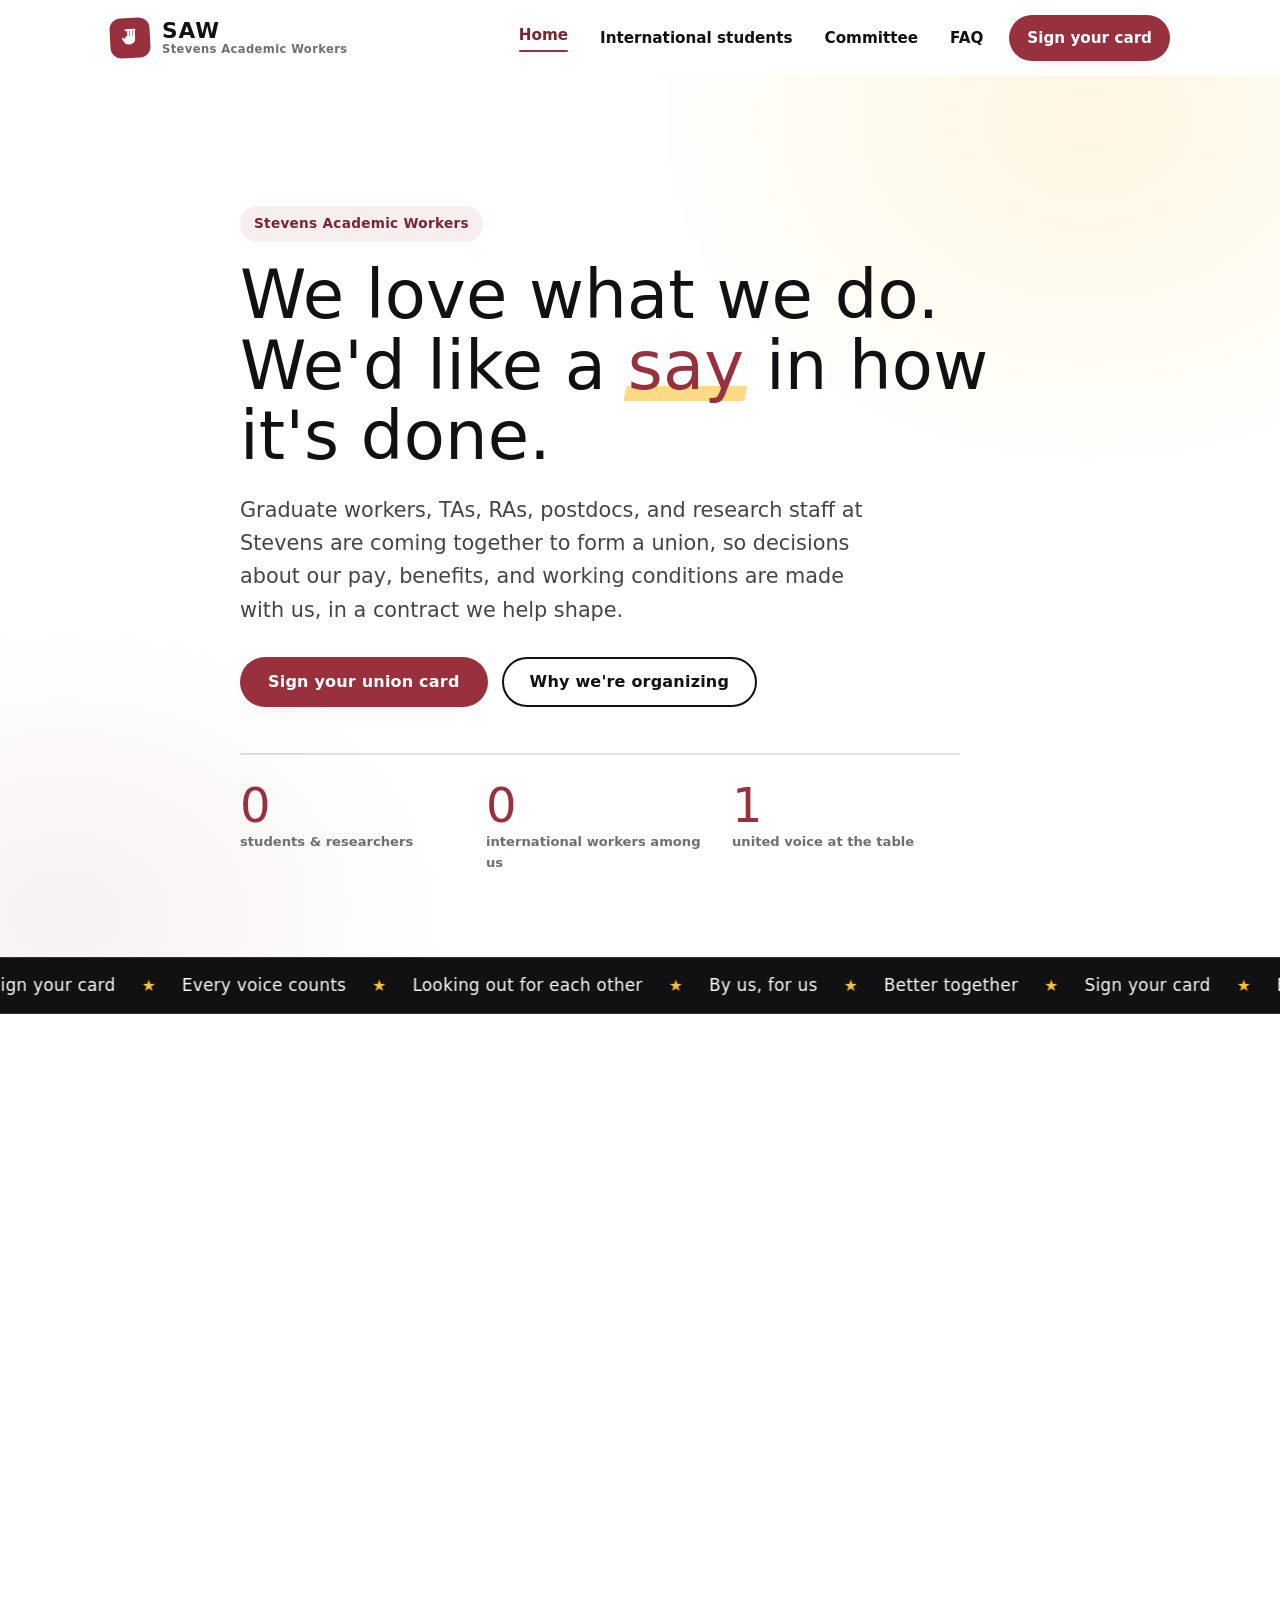
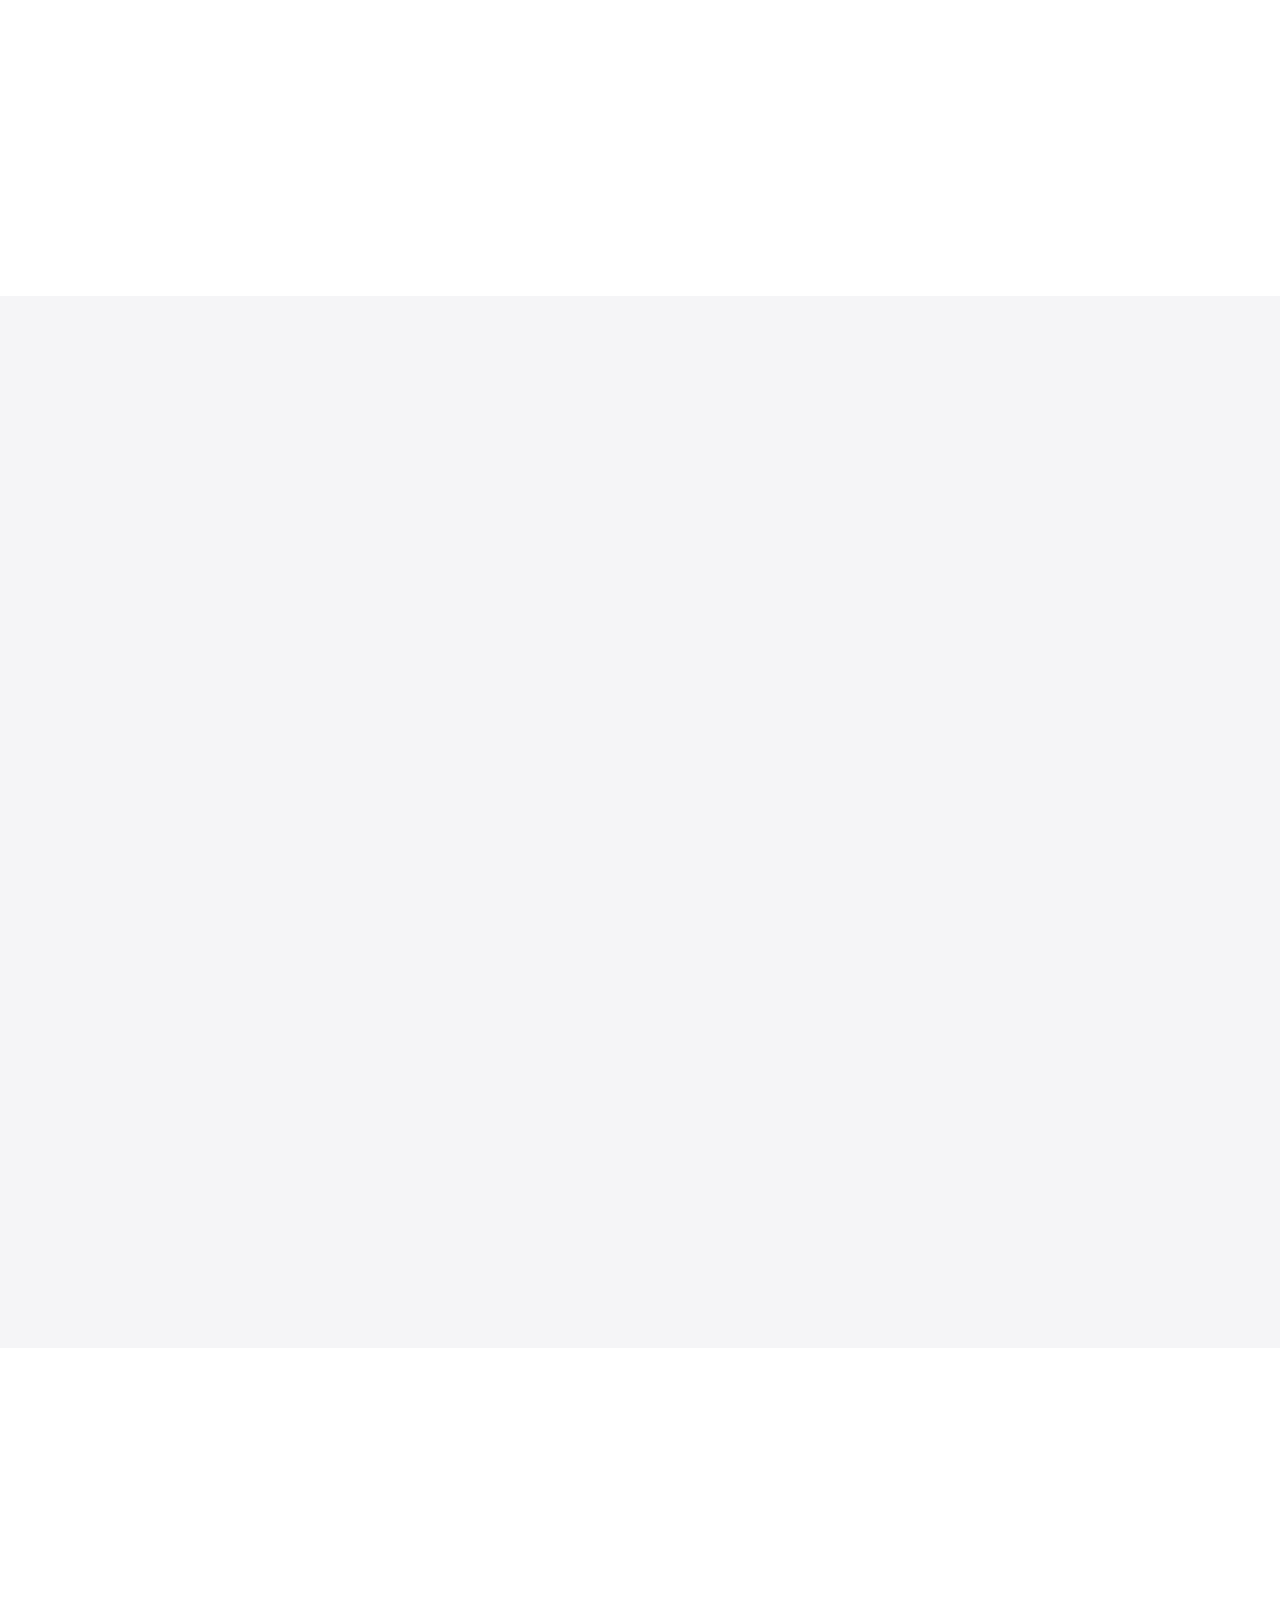
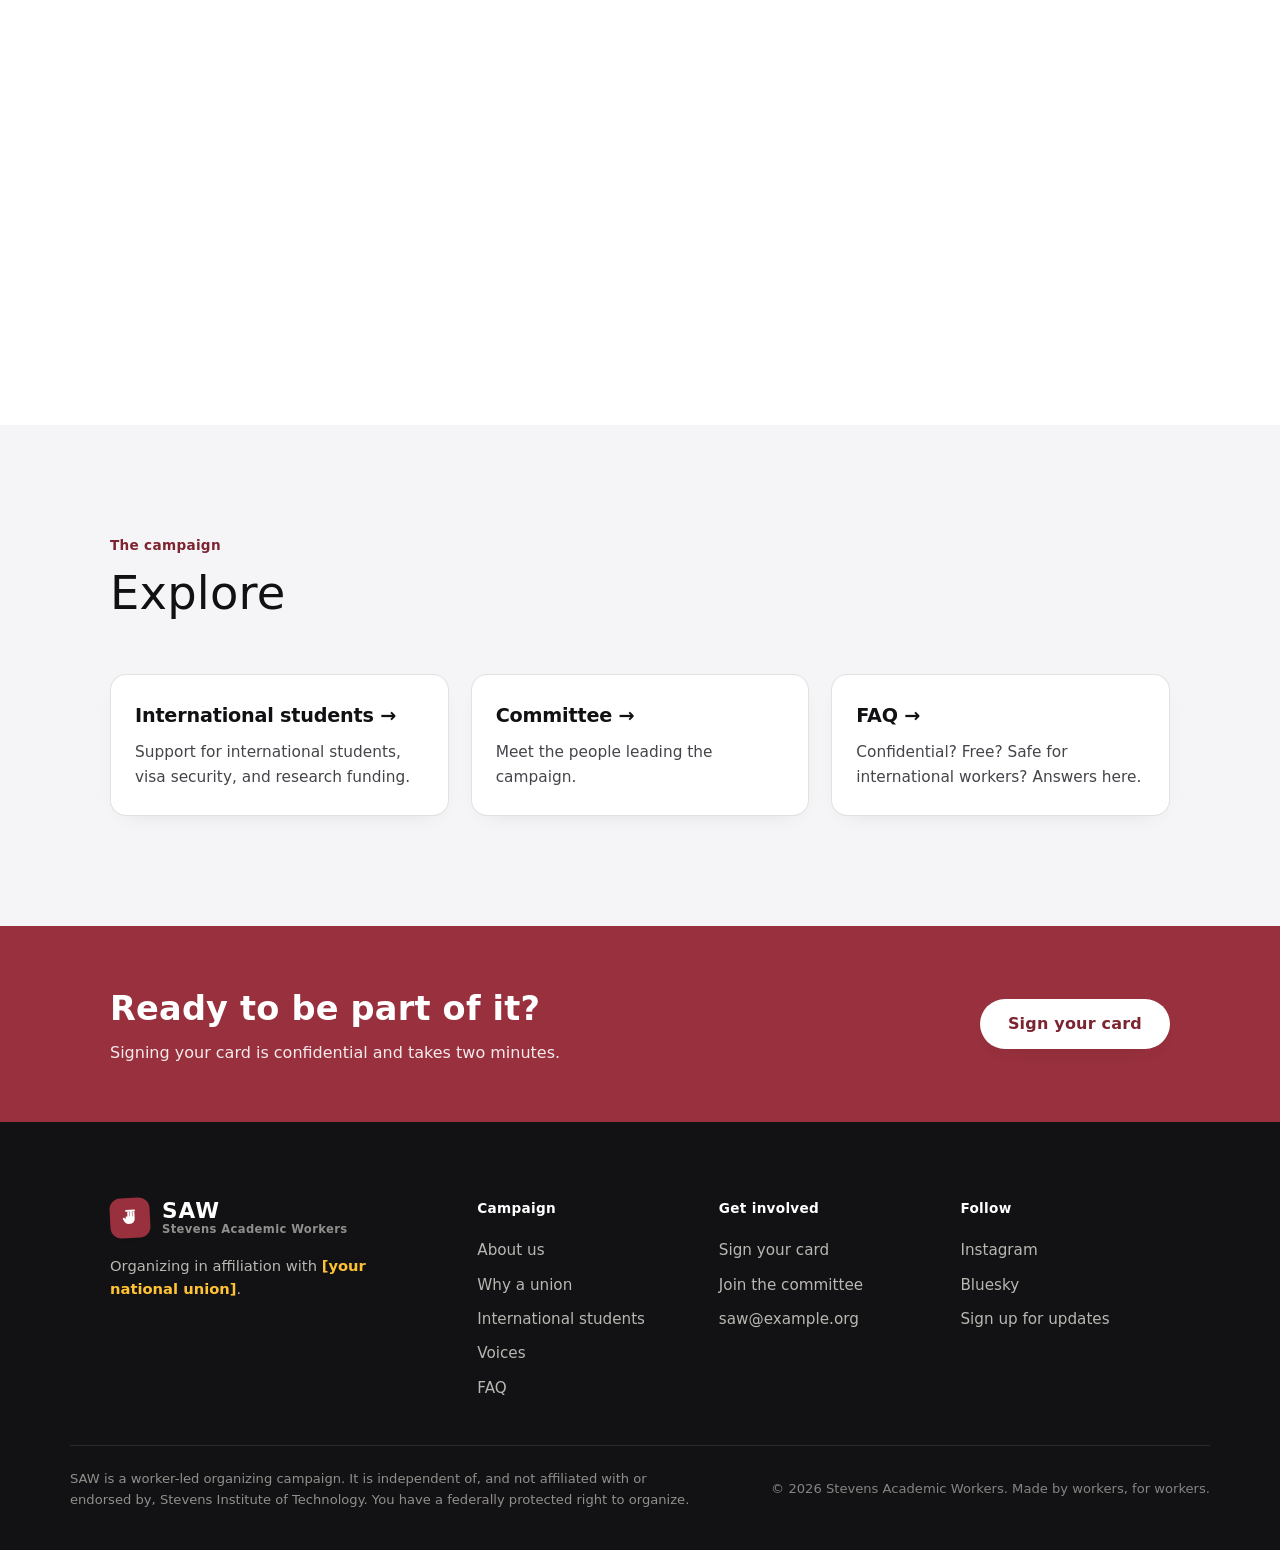
==== commit 09321f8b: "Merge about into the home page; about.html now redirects" ====
--- a/about.html
+++ b/about.html
@@ -1,236 +1,5 @@
 <!DOCTYPE html>
-<html lang="en">
-<head>
-  <meta charset="UTF-8" />
-  <meta name="viewport" content="width=device-width, initial-scale=1.0" />
-  <title>About | SAW</title>
-  <meta name="description" content="Who we are, what we're working toward, and why we're signing our union cards." />
-  <meta name="theme-color" content="#ffffff" />
-  <link rel="preconnect" href="https://fonts.googleapis.com" />
-  <link rel="preconnect" href="https://fonts.gstatic.com" crossorigin />
-  <link href="https://fonts.googleapis.com/css2?family=Anton&family=Inter:wght@400;500;600;700;800&display=swap" rel="stylesheet" />
-  <link rel="stylesheet" href="styles.css" />
-  <link rel="icon" href="data:image/svg+xml,%3Csvg xmlns='http://www.w3.org/2000/svg' viewBox='0 0 100 100'%3E%3Crect width='100' height='100' rx='18' fill='%2398303d'/%3E%3Ctext x='50' y='68' font-family='Arial' font-weight='900' font-size='52' fill='white' text-anchor='middle'%3E✊%3C/text%3E%3C/svg%3E" />
-  <script>document.documentElement.classList.add('js');</script>
-</head>
-<body>
-  <a class="skip-link" href="#main">Skip to content</a>
-  <header class="site-header" id="top">
-    <nav class="nav container" aria-label="Primary">
-      <span class="brand" aria-label="SAW home">
-        <span class="brand__mark" aria-hidden="true">
-          <!-- Raised-fist solidarity mark -->
-          <svg viewBox="0 0 24 24" width="22" height="22" fill="currentColor">
-            <path d="M7 10h2V5.5a1.25 1.25 0 0 1 2.5 0V10h.6V4.2a1.25 1.25 0 0 1 2.5 0V10h.6V5.6a1.2 1.2 0 0 1 2.4 0V13a6 6 0 0 1-6 6h-1.3a6 6 0 0 1-5.2-3l-1.6-2.8a1.3 1.3 0 0 1 2-1.6L7 12.8V10Z"/>
-            <rect x="6.6" y="2.2" width="11.8" height="2.2" rx="1.1"/>
-          </svg>
-        </span>
-        <span class="brand__text">
-          <strong>SAW</strong>
-          <small>Stevens Academic Workers</small>
-        </span>
-      </span>
-
-      <button class="nav__toggle" aria-expanded="false" aria-controls="nav-links" aria-label="Open menu">
-        <span></span><span></span><span></span>
-      </button>
-
-      <div class="nav__links" id="nav-links">
-        <a class="nav__link" href="index.html">Home</a>
-        <a class="nav__link" href="about.html" aria-current="page">About</a>
-        <a class="nav__link" href="international.html">International students</a>
-        <a class="nav__link" href="committee.html">Committee</a>
-        <a class="nav__link" href="faq.html">FAQ</a>
-        <a class="nav__cta" href="sign-card.html">Sign your card</a>
-      </div>
-    </nav>
-  </header>
-  <main id="main">
-<section class="section about" id="about">
-      <div class="container">
-        <div class="section__head reveal">
-          <p class="section__eyebrow">About us</p>
-          <h2 class="section__title">Who we are</h2>
-        </div>
-        <div class="about__grid">
-          <div class="about__text reveal">
-            <p class="lead">
-              We are the graduate workers, teaching and research assistants,
-              postdoctoral researchers, and academic staff who keep Stevens
-              running: teaching the classes, running the labs, and producing
-              the research the university is known for.
-            </p>
-            <p>
-              Right now, decisions about our pay, healthcare, workloads, and
-              protections are made <em>for</em> us, not <em>with</em> us. When we
-              form a union, those decisions become something we negotiate,
-              together, as equals, in a contract the university is legally
-              bound to honor. That's the difference between a promise and a
-              guarantee.
-            </p>
-            <p>
-              This is about partnership, not conflict. The first step is simple:
-              a majority of us sign union cards, and we ask Stevens to recognize
-              our shared voice.
-            </p>
-          </div>
-          <ul class="about__points reveal">
-            <li class="point">
-              <span class="point__k">What a union is</span>
-              <span class="point__v">All of us, organized, bargaining one contract together, instead of negotiating alone.</span>
-            </li>
-            <li class="point">
-              <span class="point__k">Who it's for</span>
-              <span class="point__v">Grad workers, TAs, RAs, postdocs, and research staff across every department.</span>
-            </li>
-            <li class="point">
-              <span class="point__k">How it happens</span>
-              <span class="point__v">Most of us sign cards &rarr; we ask for recognition or hold an election &rarr; we negotiate a contract together.</span>
-            </li>
-            <li class="point">
-              <span class="point__k">Who runs it</span>
-              <span class="point__v">We do. Workers make every decision democratically, from the bottom up.</span>
-            </li>
-          </ul>
-        </div>
-      </div>
-    </section><section class="section issues" id="issues">
-      <div class="container">
-        <div class="section__head reveal">
-          <p class="section__eyebrow">Why we're organizing</p>
-          <h2 class="section__title">What we're working toward</h2>
-          <p class="section__intro">These are the things that matter most to us, and a contract lets us put them in writing, together.</p>
-        </div>
-
-        <div class="issue-grid">
-          <article class="issue reveal">
-            <span class="issue__icon" aria-hidden="true">💵</span>
-            <h3 class="issue__title">Fair, livable pay</h3>
-            <p class="issue__desc">Stipends and wages that keep pace with the cost of living in the area, with raises we can plan around.</p>
-          </article>
-          <article class="issue reveal">
-            <span class="issue__icon" aria-hidden="true">➕</span>
-            <h3 class="issue__title">Real healthcare &amp; benefits</h3>
-            <p class="issue__desc">Affordable, comprehensive health, dental, and mental-health coverage, plus fee relief and family support.</p>
-          </article>
-          <article class="issue reveal">
-            <span class="issue__icon" aria-hidden="true">🛡️</span>
-            <h3 class="issue__title">Job security</h3>
-            <p class="issue__desc">Clear appointments, transparent workloads, and fair notice when things change.</p>
-          </article>
-          <article class="issue reveal">
-            <span class="issue__icon" aria-hidden="true">🌍</span>
-            <h3 class="issue__title">Support for international colleagues</h3>
-            <p class="issue__desc">Extra support for colleagues whose visas depend on their jobs, so status never has to be a worry at work.</p>
-          </article>
-          <article class="issue reveal">
-            <span class="issue__icon" aria-hidden="true">🔬</span>
-            <h3 class="issue__title">Stable research funding</h3>
-            <p class="issue__desc">Predictable, guaranteed funding so a gap between grants doesn't derail a degree or a career.</p>
-          </article>
-          <article class="issue reveal">
-            <span class="issue__icon" aria-hidden="true">⚖️</span>
-            <h3 class="issue__title">Respect &amp; a fair process</h3>
-            <p class="issue__desc">A clear, fair way to raise concerns, and real protections against harassment and discrimination.</p>
-          </article>
-        </div>
-      </div>
-    </section><section class="section voices" id="voices">
-      <div class="container">
-        <div class="section__head reveal">
-          <p class="section__eyebrow">Testimonials</p>
-          <h2 class="section__title">Why we're signing</h2>
-          <p class="section__intro"><!-- CUSTOMIZE: replace these samples with real, consented quotes from coworkers --> Sample quotes. Swap in real voices from your coworkers.</p>
-        </div>
-
-        <div class="voices__grid">
-          <figure class="quote reveal">
-            <blockquote class="quote__text">"I love my research. I just don't love wondering whether next semester's funding will actually come through. A contract would let me focus on the science."</blockquote>
-            <figcaption class="quote__person">
-              <span class="quote__avatar" aria-hidden="true">AR</span>
-              <span><strong>PhD candidate</strong><small>Chemical Engineering</small></span>
-            </figcaption>
-          </figure>
-          <figure class="quote reveal">
-            <blockquote class="quote__text">"As an international student, my visa is tied to my appointment. Knowing my coworkers have my back changes everything. That's why I signed."</blockquote>
-            <figcaption class="quote__person">
-              <span class="quote__avatar" aria-hidden="true">MK</span>
-              <span><strong>Research assistant</strong><small>Computer Science</small></span>
-            </figcaption>
-          </figure>
-          <figure class="quote reveal">
-            <blockquote class="quote__text">"We teach the labs, grade the work, and run the experiments. We've earned a seat at the table. A union is how we pull up a chair."</blockquote>
-            <figcaption class="quote__person">
-              <span class="quote__avatar" aria-hidden="true">JD</span>
-              <span><strong>Teaching assistant</strong><small>Mechanical Engineering</small></span>
-            </figcaption>
-          </figure>
-        </div>
-      </div>
-    </section>
-    <section class="cta-band">
-      <div class="container cta-band__inner">
-        <div>
-          <h2 class="cta-band__title">Ready to be part of it?</h2>
-          <p class="cta-band__text">Signing your card is confidential and takes two minutes.</p>
-        </div>
-        <a class="btn btn--light" href="sign-card.html">Sign your card</a>
-      </div>
-    </section>
-  </main>
-  <footer class="footer">
-    <div class="container footer__grid">
-      <div class="footer__brand">
-        <span class="brand brand--footer">
-          <span class="brand__mark" aria-hidden="true">
-            <svg viewBox="0 0 24 24" width="20" height="20" fill="currentColor">
-              <path d="M7 10h2V5.5a1.25 1.25 0 0 1 2.5 0V10h.6V4.2a1.25 1.25 0 0 1 2.5 0V10h.6V5.6a1.2 1.2 0 0 1 2.4 0V13a6 6 0 0 1-6 6h-1.3a6 6 0 0 1-5.2-3l-1.6-2.8a1.3 1.3 0 0 1 2-1.6L7 12.8V10Z"/>
-              <rect x="6.6" y="2.2" width="11.8" height="2.2" rx="1.1"/>
-            </svg>
-          </span>
-          <span class="brand__text"><strong>SAW</strong><small>Stevens Academic Workers</small></span>
-        </span>
-        <p class="footer__aff">
-          <!-- CUSTOMIZE: [UNION AFFILIATION] -->
-          Organizing in affiliation with <strong>[your national union]</strong>.
-        </p>
-      </div>
-
-      <nav class="footer__col" aria-label="Site">
-        <h4>Campaign</h4>
-        <a href="about.html">About us</a>
-        <a href="about.html#issues">Why a union</a>
-        <a href="international.html">International students</a>
-        <a href="about.html#voices">Voices</a>
-        <a href="faq.html">FAQ</a>
-      </nav>
-
-      <div class="footer__col">
-        <h4>Get involved</h4>
-        <a href="sign-card.html">Sign your card</a>
-        <a href="get-involved.html">Join the committee</a>
-        <!-- CUSTOMIZE: [CONTACT] -->
-        <a href="mailto:saw@example.org">saw@example.org</a>
-      </div>
-
-      <div class="footer__col">
-        <h4>Follow</h4>
-        <!-- CUSTOMIZE social links -->
-        <a href="#" rel="noopener">Instagram</a>
-        <a href="#" rel="noopener">Bluesky</a>
-        <a href="#" rel="noopener">Sign up for updates</a>
-      </div>
-    </div>
-
-    <div class="container footer__bottom">
-      <p class="footer__disclaimer">
-        SAW is a worker-led organizing campaign. It is independent of, and not
-        affiliated with or endorsed by, Stevens Institute of Technology. You have
-        a federally protected right to organize.
-      </p>
-      <p class="footer__copy">© <span id="year">2026</span> Stevens Academic Workers. Made by workers, for workers.</p>
-    </div>
-  </footer>
-  <script src="script.js" defer></script>
-</body>
-</html>
+<html lang="en"><head><meta charset="UTF-8" />
+<meta http-equiv="refresh" content="0; url=index.html#about" />
+<title>About | SAW</title>
+</head><body><p>The about page moved to the <a href="index.html#about">home page</a>.</p></body></html>
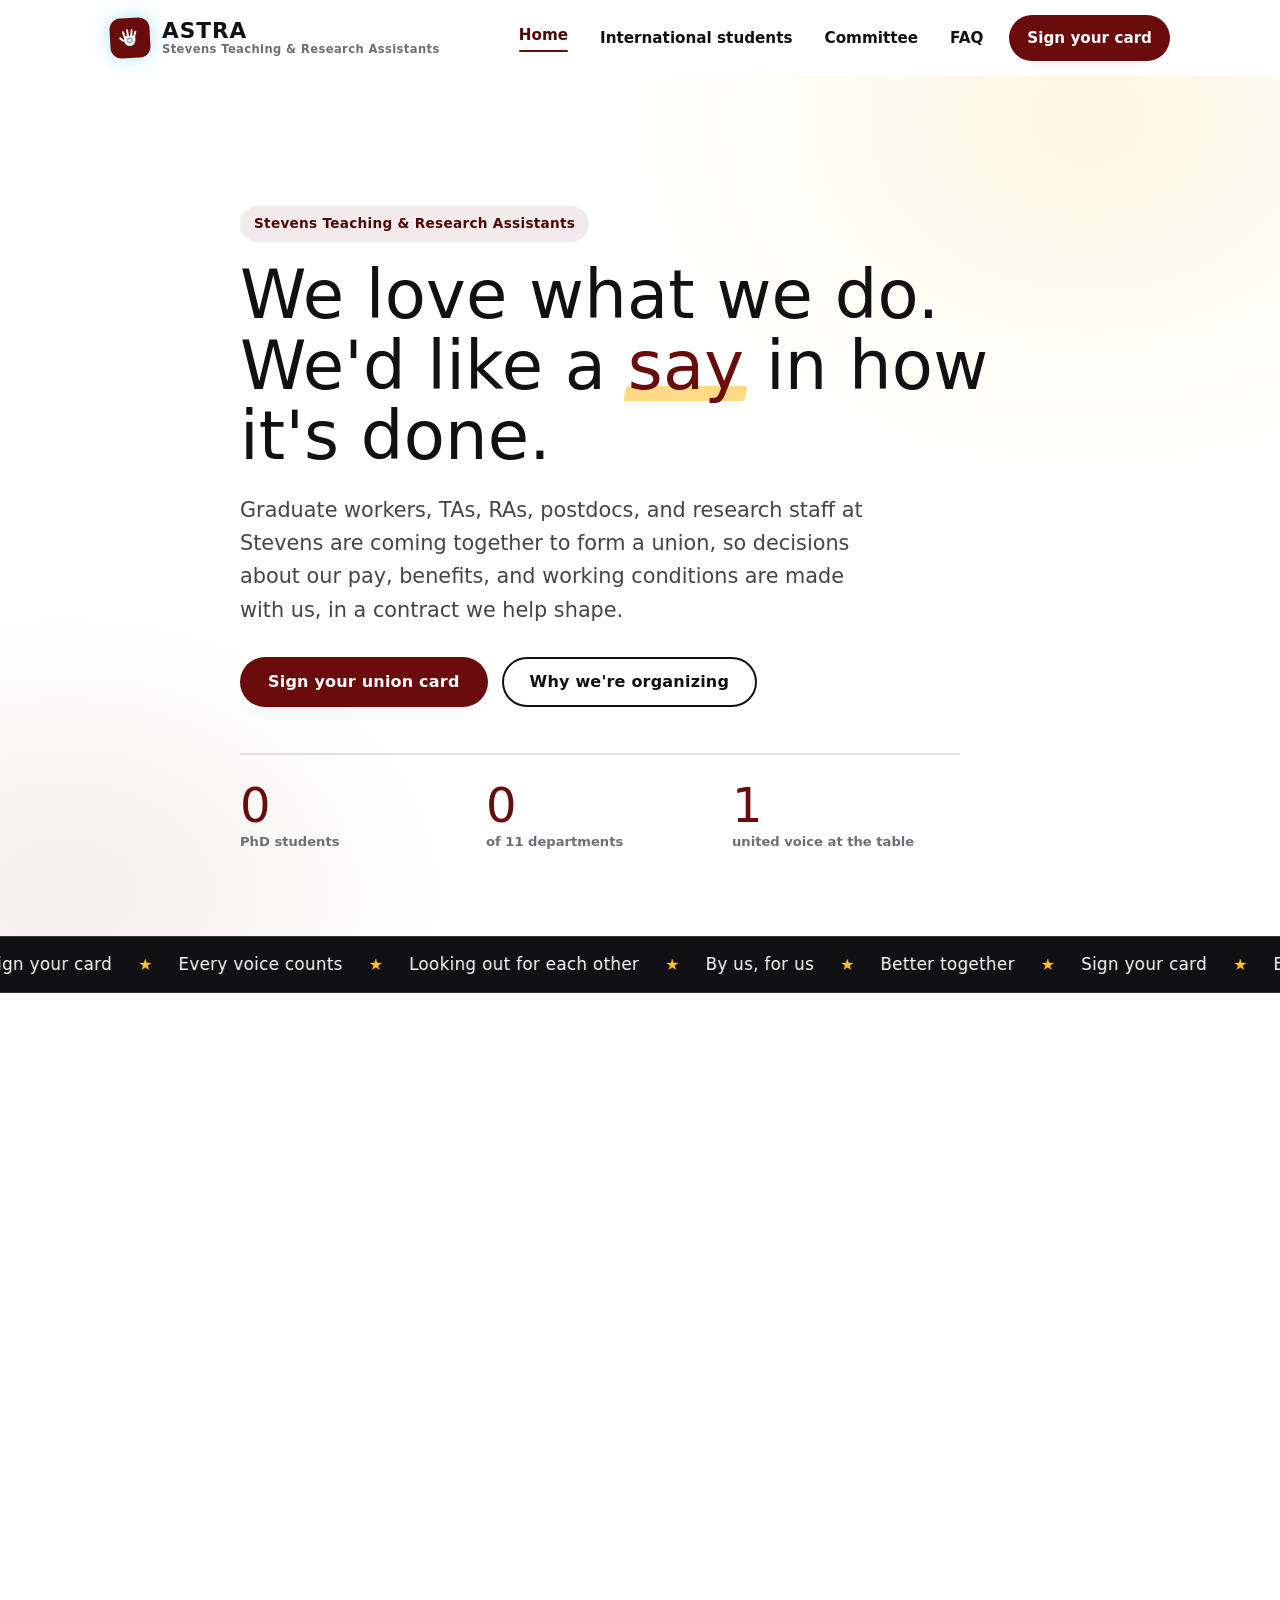
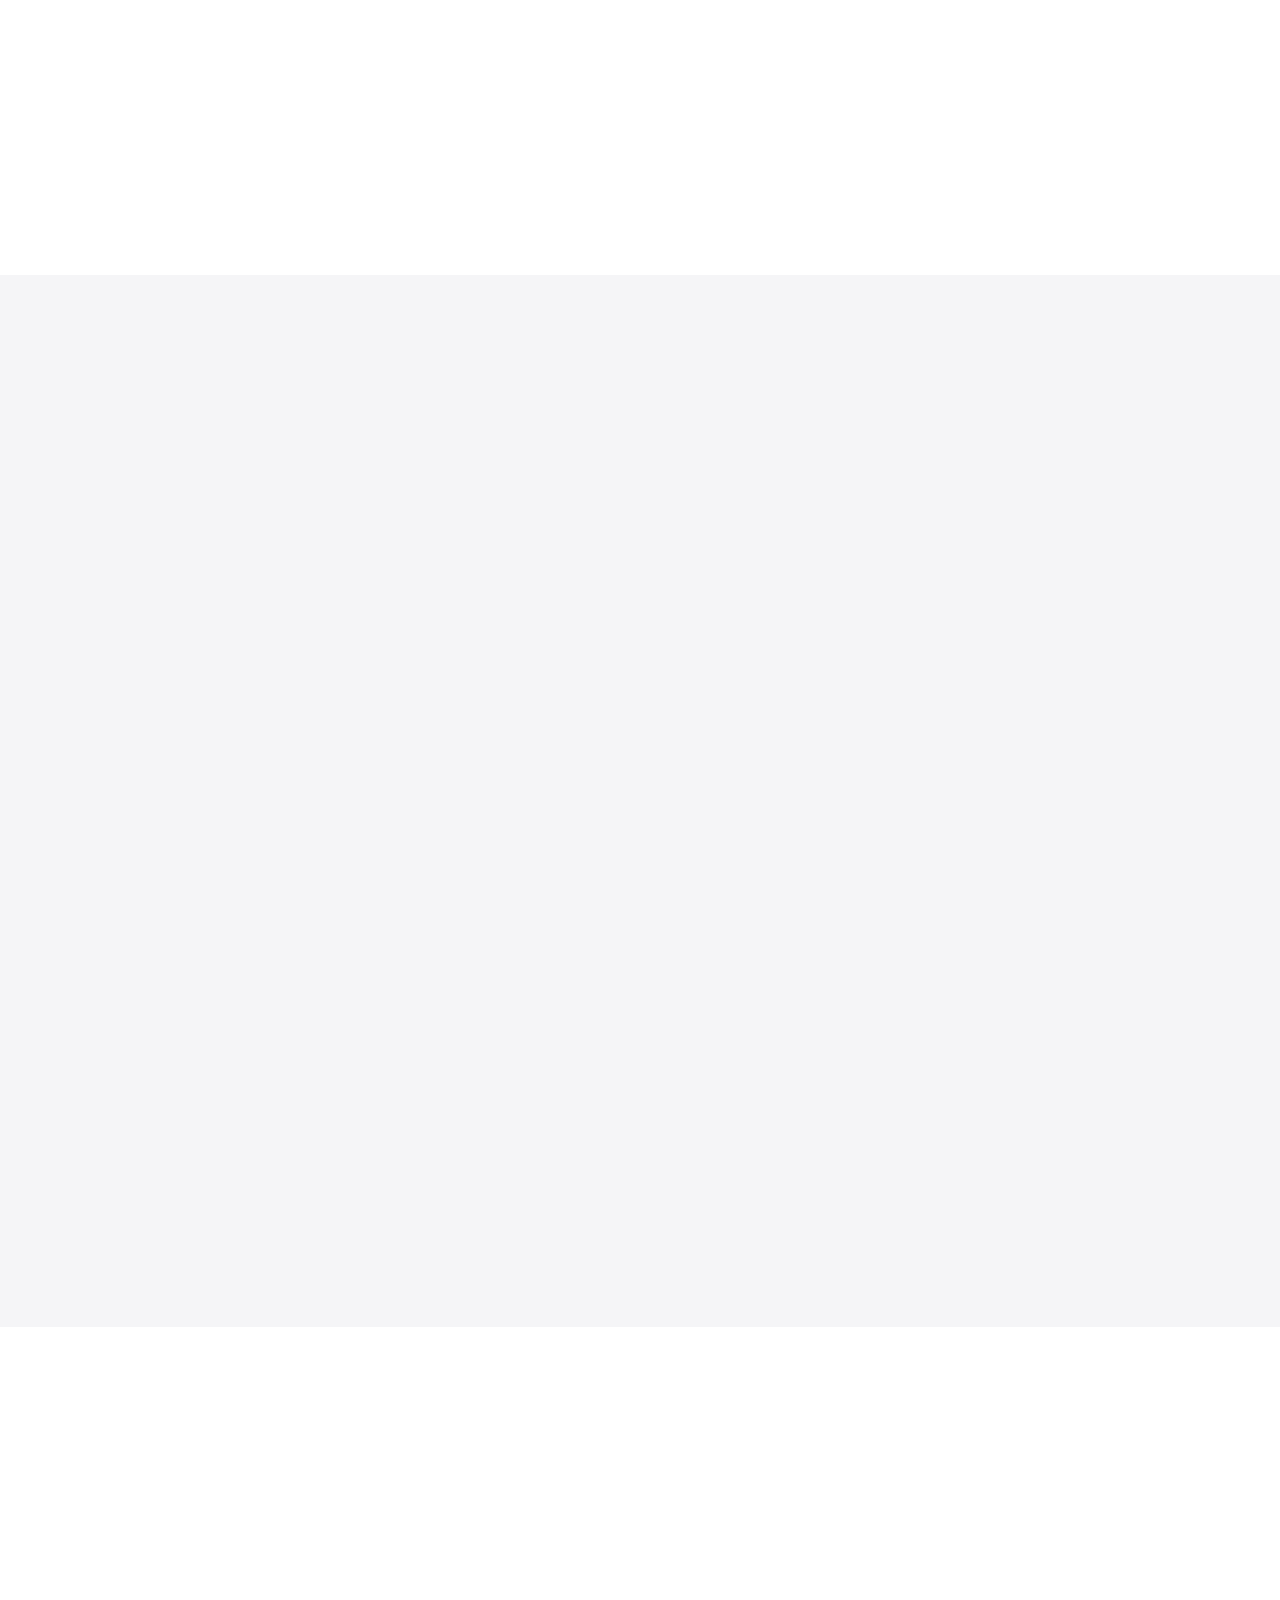
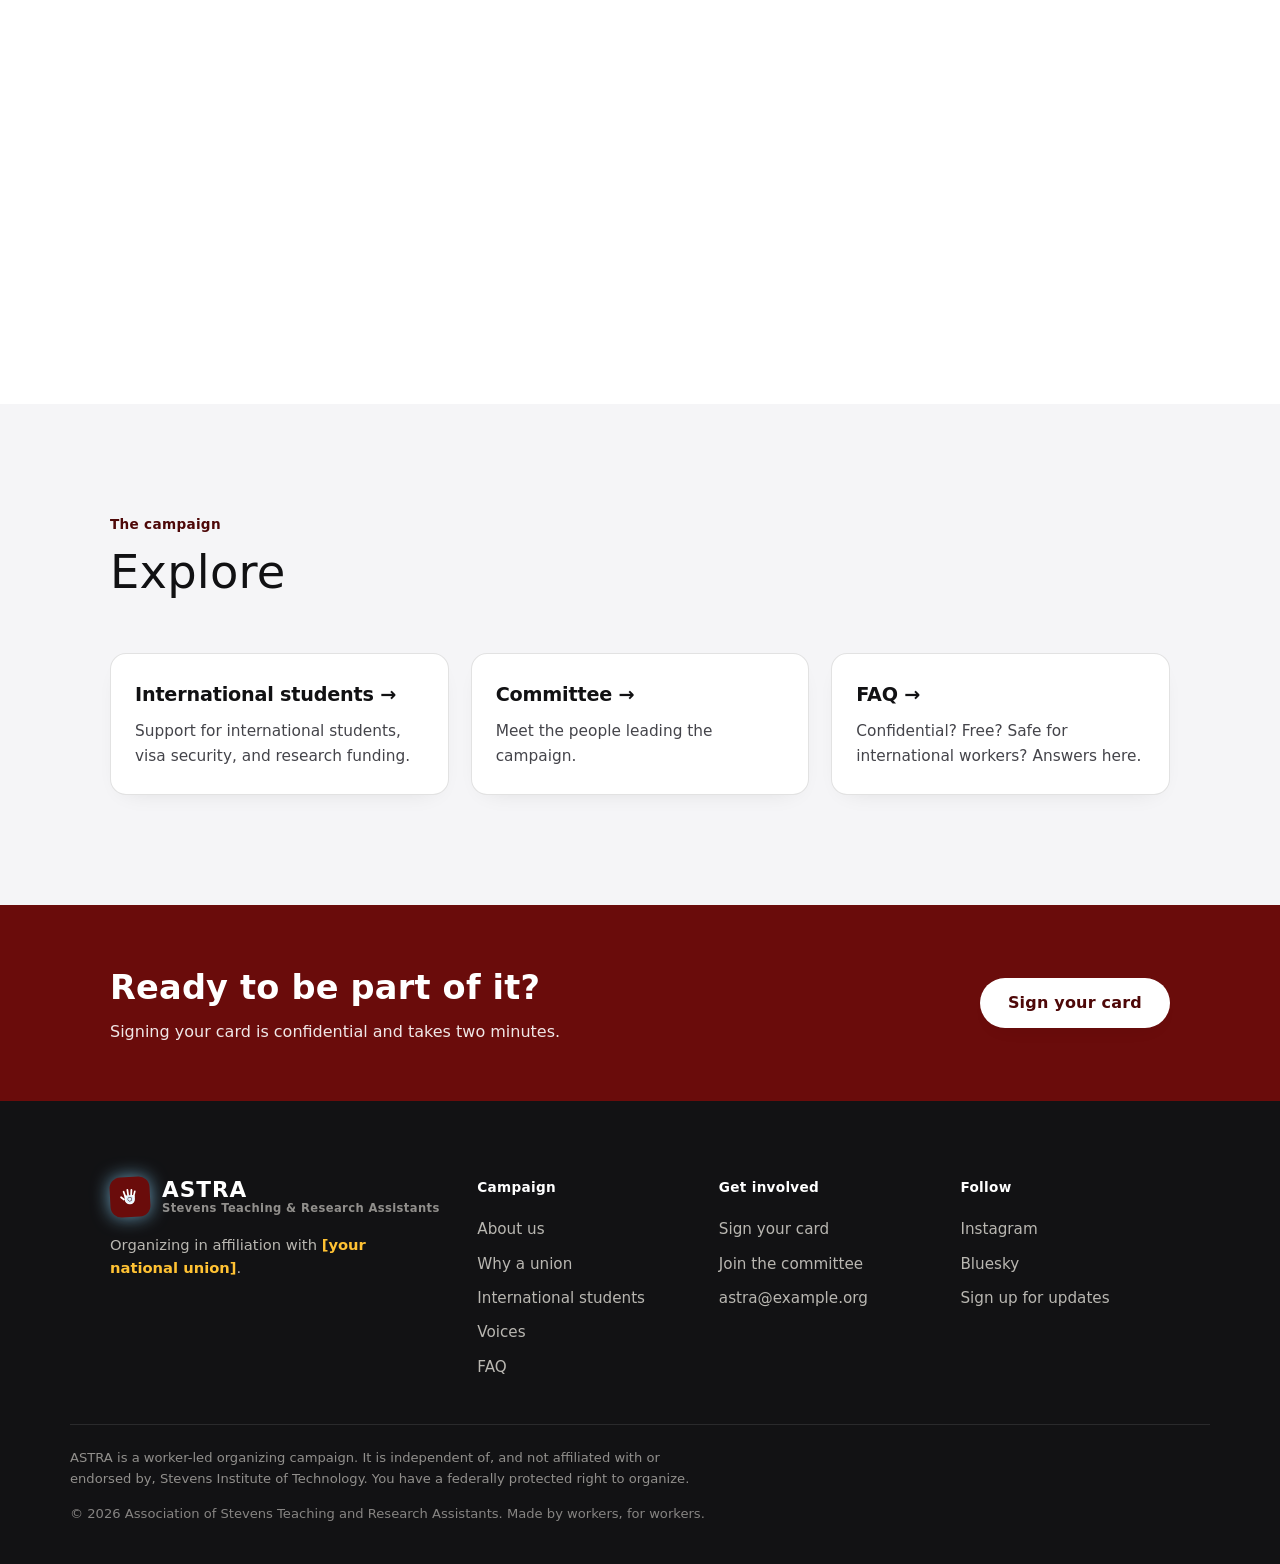
==== commit c7106e2e: "Rename to ASTRA (Association of Stevens Teaching and Research Assistants); real stats: 441 PhD stude" ====
--- a/about.html
+++ b/about.html
@@ -1,5 +1,5 @@
 <!DOCTYPE html>
 <html lang="en"><head><meta charset="UTF-8" />
 <meta http-equiv="refresh" content="0; url=index.html#about" />
-<title>About | SAW</title>
+<title>About | ASTRA</title>
 </head><body><p>The about page moved to the <a href="index.html#about">home page</a>.</p></body></html>
